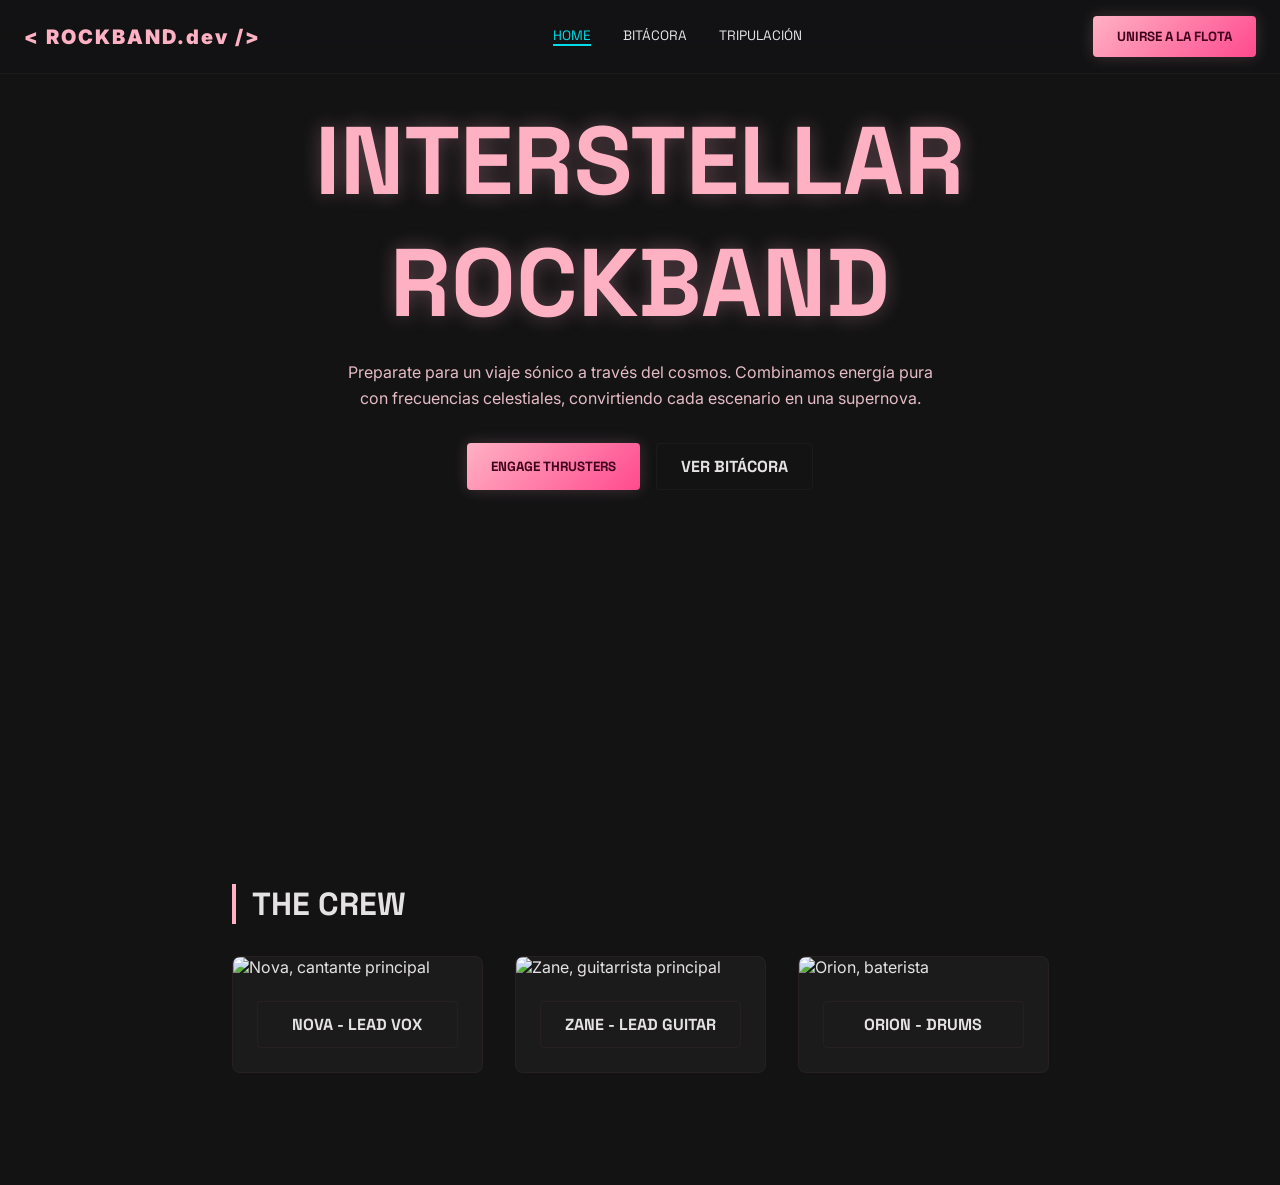
==== index.html @ b93746a5 "commit-inicial-del-proyecto" ====
<!DOCTYPE html>
<html lang="es">
<head>
    <meta charset="utf-8" />
    <meta name="viewport" content="width=device-width, initial-scale=1.0" />
    <title>Interstellar RockBand | Inicio</title>
    <meta name="description" content="Embárcate en un viaje sonoro por el cosmos con Interstellar RockBand. Descubre a nuestra tripulación y únete a nuestra gira galáctica de rock y synth." />
    
    <link href="https://fonts.googleapis.com/css2?family=Inter:wght@400;500&family=Space+Grotesk:wght@400;700;900&display=swap" rel="stylesheet" />
    <link rel="stylesheet" href="https://cdnjs.cloudflare.com/ajax/libs/font-awesome/6.4.0/css/all.min.css">
    <link rel="stylesheet" href="css/styles.css" />
</head>
<body>
    <header class="header">
        <div class="header__brand">&lt; ROCKBAND.dev /&gt;</div>
        <nav class="header__nav">
            <a href="index.html" style="color: var(--tertiary); border-bottom: 2px solid var(--tertiary);">Home</a>
            <a href="bitacora.html">Bitácora</a>
            <a href="#crew">Tripulación</a>
        </nav>
        <button class="btn btn--primary header__btn">Unirse a la Flota</button>
    </header>

    <main class="container" style="padding-top: 100px; padding-bottom: 80px;">
        <section class="hero" style="text-align: center; margin-bottom: 4rem;">
            <h1 class="hero__title font-headline" style="font-size: clamp(3rem, 8vw, 6rem); color: var(--primary); text-shadow: 0 0 20px rgba(255,177,196,0.3); margin-bottom: 1rem;">
                Interstellar<br>RockBand
            </h1>
            <p style="color: var(--on-surface-variant); max-width: 600px; margin: 0 auto 2rem auto; line-height: 1.6;">
                Preparate para un viaje sónico a través del cosmos. Combinamos energía pura con frecuencias celestiales, convirtiendo cada escenario en una supernova.
            </p>
            <div style="display: flex; gap: 1rem; justify-content: center; flex-wrap: wrap;">
                <button class="btn btn--primary">Engage Thrusters</button>
                <a href="bitacora.html" class="btn btn--outline">Ver Bitácora</a>
            </div>
        </section>

        <section id="crew" class="crew">
            <h2 class="font-headline" style="font-size: 2rem; margin-bottom: 2rem; border-left: 4px solid var(--primary); padding-left: 1rem;">The Crew</h2>
            
            <div class="grid-3">
                <article class="crew-card" style="background: var(--surface-low); border: 1px solid var(--outline-variant); border-radius: 8px; overflow: hidden; margin-bottom: 2rem;">
                    <img src="img/nova.jpg" alt="Nova, cantante principal" style="width: 100%; aspect-ratio: 3/4; object-fit: cover;">
                    <div style="padding: 1.5rem; text-align: center;">
                        <a href="profile.html" class="btn btn--outline" style="display: block; width: 100%;">NOVA - LEAD VOX</a>
                    </div>
                </article>
                
                <article class="crew-card" style="background: var(--surface-low); border: 1px solid var(--outline-variant); border-radius: 8px; overflow: hidden; margin-bottom: 2rem;">
                    <img src="img/zane.jpg" alt="Zane, guitarrista principal" style="width: 100%; aspect-ratio: 3/4; object-fit: cover;">
                    <div style="padding: 1.5rem; text-align: center;">
                        <a href="profile.html" class="btn btn--outline" style="display: block; width: 100%;">ZANE - LEAD GUITAR</a>
                    </div>
                </article>

                <article class="crew-card" style="background: var(--surface-low); border: 1px solid var(--outline-variant); border-radius: 8px; overflow: hidden; margin-bottom: 2rem;">
                    <img src="img/orion.jpg" alt="Orion, baterista" style="width: 100%; aspect-ratio: 3/4; object-fit: cover;">
                    <div style="padding: 1.5rem; text-align: center;">
                        <a href="profile.html" class="btn btn--outline" style="display: block; width: 100%;">ORION - DRUMS</a>
                    </div>
                </article>
            </div>
        </section>
    </main>

    <nav class="nav-mobile">
        <a href="index.html" class="nav-mobile__item nav-mobile__item--active">
            <i class="fa-solid fa-rocket"></i> Inicio
        </a>
        <a href="bitacora.html" class="nav-mobile__item">
            <i class="fa-solid fa-book-journal-whills"></i> Bitácora
        </a>
        <a href="#crew" class="nav-mobile__item">
            <i class="fa-solid fa-users"></i> Tripulación
        </a>
    </nav>
</body>
</html>
---- css/styles.css ----
/* =========================================
   VARIABLES Y TOKENS (Extraídos del Mockup)
   ========================================= */
:root {
  --bg-color: #131314;
  --surface-low: #1c1b1c;
  --surface-high: #2a2a2b;
  --primary: #ffb1c4;
  --primary-container: #ff4a8d;
  --tertiary: #00dce5;
  --on-surface: #e5e2e3;
  --on-surface-variant: #e5bcc5;
  --outline-variant: rgba(92, 63, 70, 0.15);
  
  --font-headline: 'Space Grotesk', sans-serif;
  --font-body: 'Inter', sans-serif;
}

/* =========================================
   RESETEO BASE Y TIPOGRAFÍA
   ========================================= */
* {
  margin: 0;
  padding: 0;
  box-sizing: border-box;
}

body {
  background-color: var(--bg-color);
  color: var(--on-surface);
  font-family: var(--font-body);
  min-height: 100vh;
  display: flex;
  flex-direction: column;
}

h1, h2, h3, .font-headline {
  font-family: var(--font-headline);
  text-transform: uppercase;
}

a { text-decoration: none; color: inherit; }
ul { list-style: none; }

/* Contenedor Global con padding responsivo */
.container {
  padding: 0 1rem;
}

/* =========================================
   COMPONENTES BEM
   ========================================= */

/* --- Navegación --- */
.header {
  position: fixed;
  top: 0;
  width: 100%;
  background: rgba(19, 19, 20, 0.8);
  backdrop-filter: blur(20px);
  border-bottom: 1px solid var(--outline-variant);
  z-index: 50;
  display: flex;
  justify-content: space-between;
  align-items: center;
  padding: 1rem 1.5rem;
}

.header__brand {
  color: var(--primary);
  font-weight: 900;
  font-size: 1.25rem;
  letter-spacing: 0.1em;
}

.header__nav { display: none; }
.header__btn { display: none; }

/* Menú Mobile Bottom */
.nav-mobile {
  position: fixed;
  bottom: 0;
  width: 100%;
  background: rgba(19, 19, 20, 0.9);
  backdrop-filter: blur(20px);
  border-top: 1px solid var(--outline-variant);
  display: flex;
  justify-content: space-around;
  padding: 0.5rem 1rem 1.5rem 1rem;
  z-index: 50;
}

.nav-mobile__item {
  display: flex;
  flex-direction: column;
  align-items: center;
  color: var(--on-surface-variant);
  font-size: 0.65rem;
  font-family: var(--font-headline);
  font-weight: bold;
}
.nav-mobile__item--active { color: var(--primary); }
.nav-mobile__item i { font-size: 1.2rem; margin-bottom: 4px; }

/* --- Botones --- */
.btn {
  padding: 0.75rem 1.5rem;
  font-family: var(--font-headline);
  font-weight: bold;
  text-transform: uppercase;
  border-radius: 4px;
  cursor: pointer;
  transition: all 0.3s ease;
  border: none;
}
.btn--primary {
  background: linear-gradient(135deg, var(--primary), var(--primary-container));
  color: #3f001a;
  box-shadow: 0 0 15px rgba(255, 177, 196, 0.2);
}
.btn--primary:hover { box-shadow: 0 0 25px rgba(255, 177, 196, 0.5); }
.btn--outline {
  background: transparent;
  border: 1px solid var(--outline-variant);
  color: var(--on-surface);
}

/* --- Acordeones Híbridos (Checkbox Hack) --- */
.accordion {
  background: var(--surface-low);
  border: 1px solid var(--outline-variant);
  border-radius: 8px;
  margin-bottom: 1rem;
  overflow: hidden;
  display: flex;
  flex-direction: column;
}

.accordion__toggle { display: none; }

.accordion__header {
  padding: 1.5rem;
  font-family: var(--font-headline);
  font-weight: bold;
  font-size: 1.25rem;
  cursor: pointer;
  display: flex;
  justify-content: space-between;
  align-items: center;
  transition: background 0.3s ease;
}
.accordion__header:hover { background: var(--surface-high); }

.accordion__title { display: flex; align-items: center; gap: 1rem; }

.accordion__arrow {
  color: var(--on-surface-variant);
  transition: transform 0.3s ease;
}

.accordion__content {
  padding: 0 1.5rem;
  max-height: 0; 
  opacity: 0;
  overflow: hidden;
  transition: all 0.3s ease;
  border-left: 4px solid var(--primary);
}

.accordion__toggle:checked ~ .accordion__content {
  max-height: 1000px;
  opacity: 1;
  padding-bottom: 1.5rem;
}
.accordion__toggle:checked ~ .accordion__header .accordion__arrow {
  transform: rotate(180deg);
}

/* --- Barras de Progreso --- */
.progress-bar {
  width: 100%; height: 6px; background: var(--bg-color);
  border-radius: 4px; overflow: hidden; margin-top: 0.5rem;
}
.progress-bar__fill {
  height: 100%; background: linear-gradient(90deg, var(--primary), var(--tertiary));
  border-radius: 4px; box-shadow: 0 0 10px rgba(255,177,196,0.5);
}

/* --- LÍNEA DE TIEMPO (BITÁCORA) --- */
.timeline-container { padding: 2rem 0; width: 100%; }
.timeline { position: relative; width: 100%; }
.timeline__line {
  position: absolute; left: 20px; top: 0; bottom: 0; width: 2px;
  background: linear-gradient(to bottom, var(--primary), var(--tertiary));
  box-shadow: 0 0 10px rgba(255,177,196,0.5); z-index: 1;
}
.timeline__track { display: flex; flex-direction: column; gap: 3rem; }
.timeline__node { position: relative; padding-left: 60px; width: 100%; }
.timeline__marker {
  position: absolute; left: 0; top: 0; width: 40px; height: 40px; border-radius: 50%;
  background: var(--bg-color); border: 2px solid var(--primary); display: flex;
  align-items: center; justify-content: center; color: var(--primary); z-index: 2;
  box-shadow: 0 0 15px rgba(255,177,196,0.3);
}
.timeline__card {
  background: var(--surface-low); padding: 1.5rem; border-radius: 8px;
  border: 1px solid var(--outline-variant); transition: transform 0.3s ease, box-shadow 0.3s ease;
}
.timeline__card:hover { transform: translateY(-5px); box-shadow: 0 5px 20px rgba(255,74,141,0.2); border-left: 2px solid var(--primary); }

/* --- PROFILE HERO (Híbrido Tablet/Desktop) --- */
.profile-hero {
  display: flex;
  flex-direction: column;
  margin-bottom: 3rem;
  border-radius: 8px;
  overflow: hidden;
}

.profile-hero__image {
  width: 100%;
  height: 100%;
  object-fit: cover;
}

.profile-hero__image-container {
  width: 100%;
  aspect-ratio: 16/9;
}

.profile-hero__info-container {
  padding: 1.5rem;
  background: var(--surface-low);
  width: 100%;
}

.profile-hero__extra-info {
  display: none;
  margin-top: 1rem;
  border-top: 1px solid var(--outline-variant);
  padding-top: 1rem;
}

/* =========================================
   BREAKPOINTS (Responsive Design)
   ========================================= */

/* Mobile Grande */
@media (min-width: 400px) {
  .hero__title { font-size: 3rem; }
}

/* Tablet (900px) */
@media (min-width: 900px) {
  .container { padding: 0 2rem; }

  .nav-mobile { display: none; }
  .header__nav {
    display: flex; gap: 2rem; font-family: var(--font-headline); font-size: 0.85rem; text-transform: uppercase;
  }
  .header__nav a:hover { color: var(--primary); }
  .header__btn { display: block; }
  
  .grid-3 {
    display: grid; grid-template-columns: repeat(3, 1fr); gap: 2rem; align-items: start;
  }

  .accordion__content {
    max-height: none; opacity: 1; padding-bottom: 1.5rem; overflow: visible;
  }
  .accordion__header { pointer-events: none; }
  .accordion__arrow { display: none; }
  .accordion__header:hover { background: transparent; }

  /* Timeline Tablet */
  .timeline__line { left: 50%; transform: translateX(-50%); }
  .timeline__node { padding-left: 0; display: flex; justify-content: space-between; align-items: flex-start; }
  .timeline__node:nth-child(odd) { flex-direction: row-reverse; }
  .timeline__card { width: 45%; }
  .timeline__marker { left: 50%; transform: translateX(-50%); }

  /* --- Profile Tablet (Imagen completa y texto encima) --- */
  .profile-hero {
    position: relative;
    border: 1px solid var(--outline-variant);
  }

  /* CORRECCIÓN: Se elimina el position: absolute para que la imagen le dé altura al contenedor padre */
  .profile-hero__image-container {
    width: 100%;
    aspect-ratio: 16/9;
  }

  .profile-hero__info-container {
    position: absolute;
    bottom: 0;
    left: 0;
    width: 100%;
    z-index: 2;
    background: rgba(42, 42, 43, 0.8);
    backdrop-filter: blur(10px);
    border-top: 1px solid var(--outline-variant);
  }
}

/* Desktop (1200px) */
@media (min-width: 1200px) {
  .container { max-width: 1200px; margin: 0 auto; padding: 0 2rem; }
  .hero { min-height: 80vh; }
  .hero__title { font-size: 6rem; }

  /* Timeline Desktop */
  .timeline-container { display: flex; align-items: center; min-height: calc(100vh - 200px); padding: 0; }
  .timeline { display: flex; align-items: center; height: 100%; }
  .timeline__line { top: 50px; left: 0; right: 0; bottom: auto; width: 100%; height: 2px; background: linear-gradient(to right, var(--primary), var(--tertiary), var(--primary)); transform: none; }
  .timeline__track { flex-direction: row; overflow-x: auto; scroll-snap-type: x mandatory; padding: 2rem 0 3rem 0; gap: 2rem; width: 100%; scrollbar-width: thin; scrollbar-color: var(--primary) var(--surface-low); }
  .timeline__track::-webkit-scrollbar { height: 8px; }
  .timeline__track::-webkit-scrollbar-track { background: var(--surface-low); border-radius: 4px; }
  .timeline__track::-webkit-scrollbar-thumb { background: var(--primary); border-radius: 4px; }
  
  .timeline__node { flex: 0 0 400px; scroll-snap-align: center; flex-direction: column; align-items: center; justify-content: flex-start; }
  .timeline__node:nth-child(odd) { flex-direction: column; }
  .timeline__marker { position: static; transform: none; margin-bottom: 2rem; background: var(--bg-color); }
  .timeline__card { width: 100%; }

  /* --- Profile Desktop (Side-by-side) --- */
  .profile-hero {
    flex-direction: row;
    position: static; 
    border: none;
    gap: 2rem;
    overflow: visible;
  }

  .profile-hero__image-container {
    width: 300px; 
    aspect-ratio: 1/1; 
    position: static; 
    border-radius: 50%; 
    overflow: hidden;
    border: 4px solid var(--outline-variant);
  }

  .profile-hero__info-container {
    flex: 1; 
    position: static; 
    background: transparent;
    padding: 0;
    backdrop-filter: none;
    border: none;
  }

  .profile-hero__extra-info {
    display: flex; 
    flex-direction: column;
    gap: 0.5rem;
  }
}
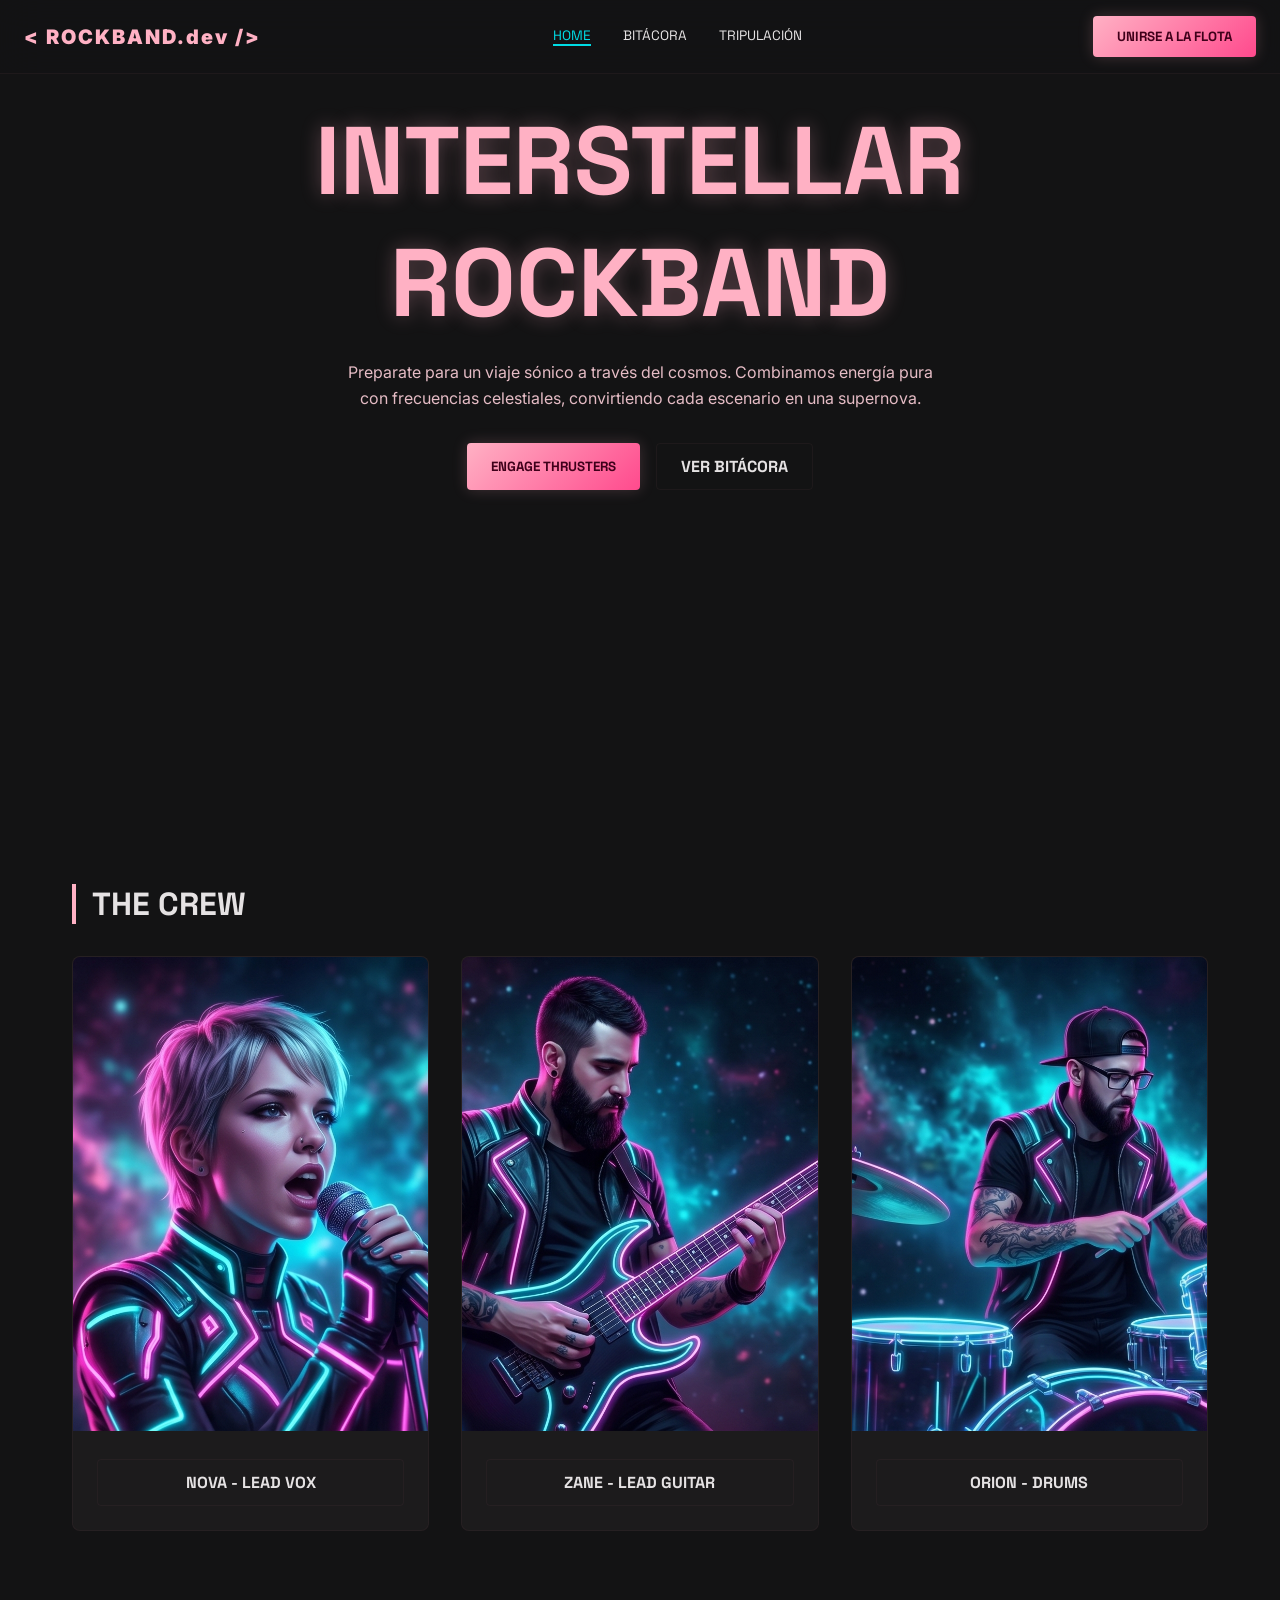
==== commit 1bb4d68b: "img-assets" ====
--- a/index.html
+++ b/index.html
@@ -15,7 +15,7 @@
         <div class="header__brand">&lt; ROCKBAND.dev /&gt;</div>
         <nav class="header__nav">
             <a href="index.html" style="color: var(--tertiary); border-bottom: 2px solid var(--tertiary);">Home</a>
-            <a href="bitacora.html">Bitácora</a>
+            <a href="logbook.html">Bitácora</a>
             <a href="#crew">Tripulación</a>
         </nav>
         <button class="btn btn--primary header__btn">Unirse a la Flota</button>
@@ -31,7 +31,7 @@
             </p>
             <div style="display: flex; gap: 1rem; justify-content: center; flex-wrap: wrap;">
                 <button class="btn btn--primary">Engage Thrusters</button>
-                <a href="bitacora.html" class="btn btn--outline">Ver Bitácora</a>
+                <a href="logbook.html" class="btn btn--outline">Ver Bitácora</a>
             </div>
         </section>
 
@@ -40,21 +40,21 @@
             
             <div class="grid-3">
                 <article class="crew-card" style="background: var(--surface-low); border: 1px solid var(--outline-variant); border-radius: 8px; overflow: hidden; margin-bottom: 2rem;">
-                    <img src="img/nova.jpg" alt="Nova, cantante principal" style="width: 100%; aspect-ratio: 3/4; object-fit: cover;">
+                    <img src="img/profile_vocalist_01.png" alt="Nova, cantante principal" style="width: 100%; aspect-ratio: 3/4; object-fit: cover;">
                     <div style="padding: 1.5rem; text-align: center;">
                         <a href="profile.html" class="btn btn--outline" style="display: block; width: 100%;">NOVA - LEAD VOX</a>
                     </div>
                 </article>
                 
                 <article class="crew-card" style="background: var(--surface-low); border: 1px solid var(--outline-variant); border-radius: 8px; overflow: hidden; margin-bottom: 2rem;">
-                    <img src="img/zane.jpg" alt="Zane, guitarrista principal" style="width: 100%; aspect-ratio: 3/4; object-fit: cover;">
+                    <img src="img/profile_guitarist_01.png" alt="Zane, guitarrista principal" style="width: 100%; aspect-ratio: 3/4; object-fit: cover;">
                     <div style="padding: 1.5rem; text-align: center;">
                         <a href="profile.html" class="btn btn--outline" style="display: block; width: 100%;">ZANE - LEAD GUITAR</a>
                     </div>
                 </article>
 
                 <article class="crew-card" style="background: var(--surface-low); border: 1px solid var(--outline-variant); border-radius: 8px; overflow: hidden; margin-bottom: 2rem;">
-                    <img src="img/orion.jpg" alt="Orion, baterista" style="width: 100%; aspect-ratio: 3/4; object-fit: cover;">
+                    <img src="img/profile_drummer_01.png" alt="Orion, baterista" style="width: 100%; aspect-ratio: 3/4; object-fit: cover;">
                     <div style="padding: 1.5rem; text-align: center;">
                         <a href="profile.html" class="btn btn--outline" style="display: block; width: 100%;">ORION - DRUMS</a>
                     </div>
@@ -67,7 +67,7 @@
         <a href="index.html" class="nav-mobile__item nav-mobile__item--active">
             <i class="fa-solid fa-rocket"></i> Inicio
         </a>
-        <a href="bitacora.html" class="nav-mobile__item">
+        <a href="logbook.html" class="nav-mobile__item">
             <i class="fa-solid fa-book-journal-whills"></i> Bitácora
         </a>
         <a href="#crew" class="nav-mobile__item">
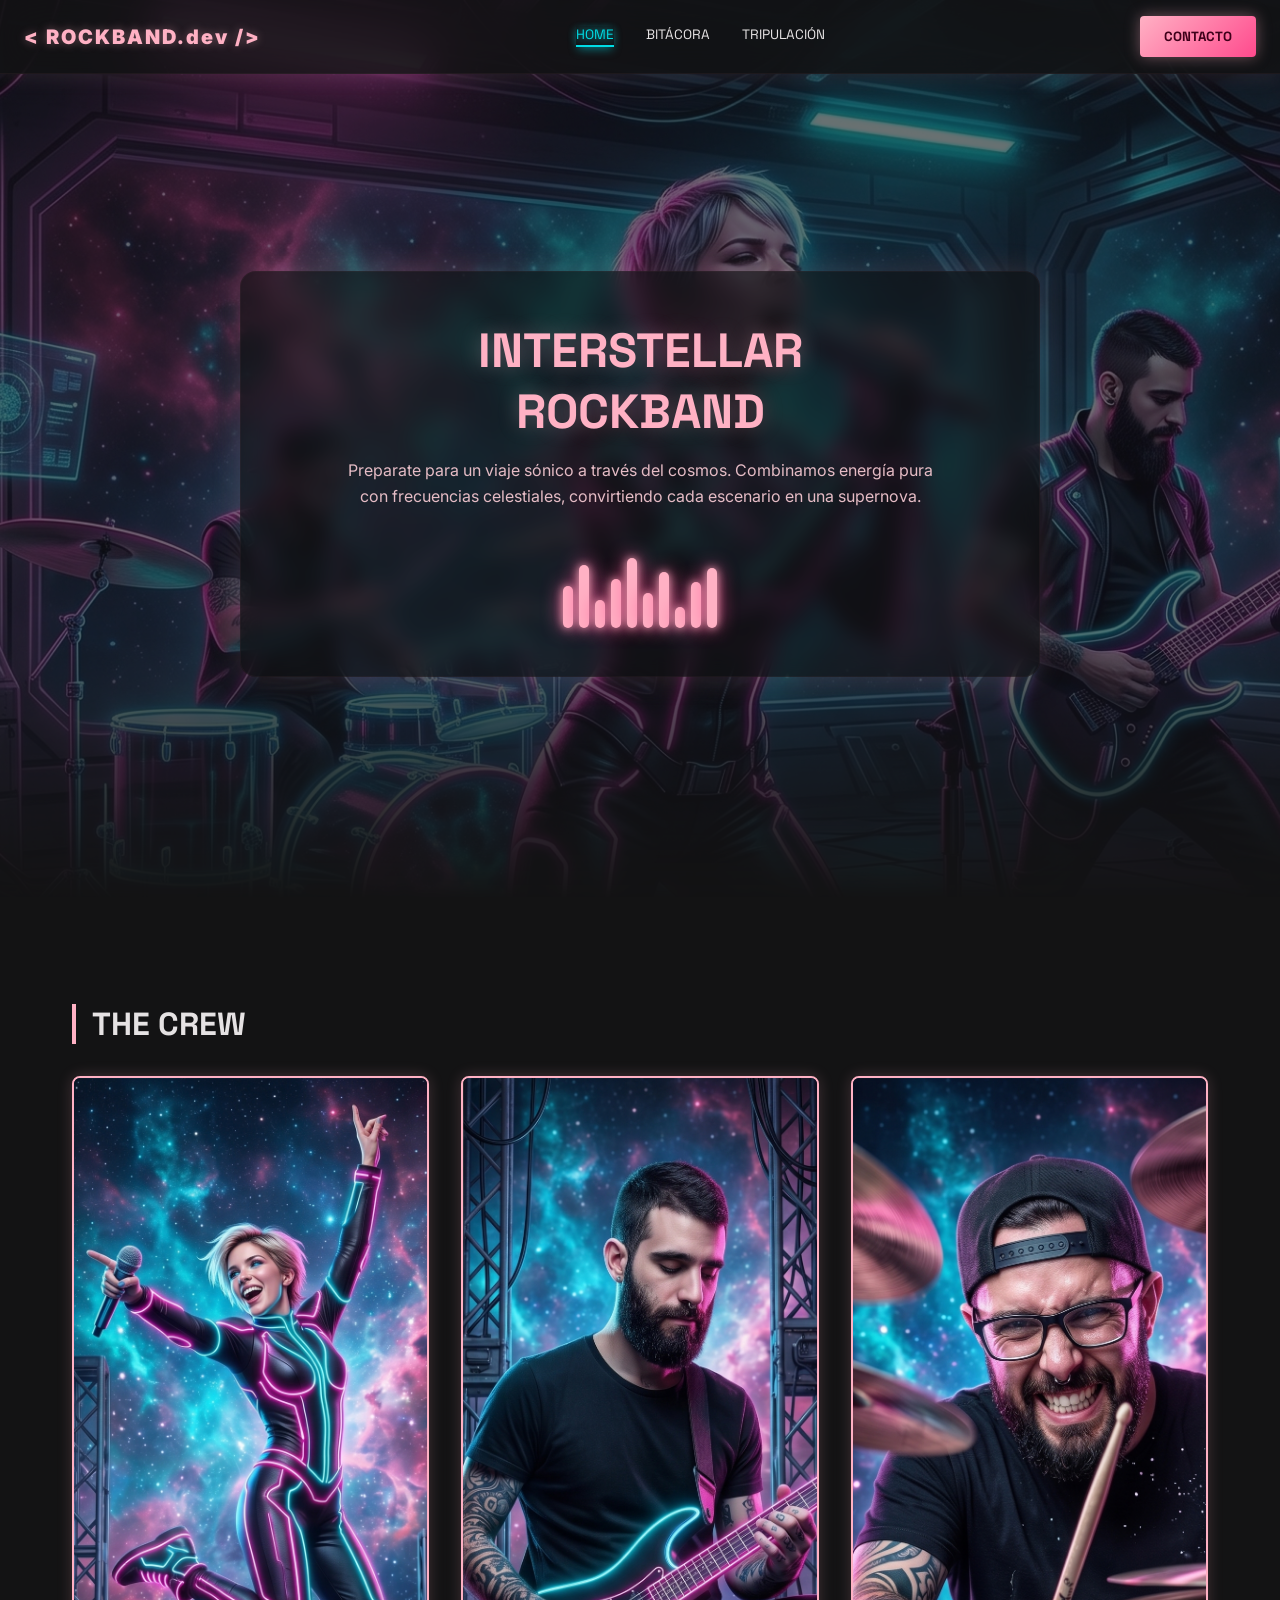
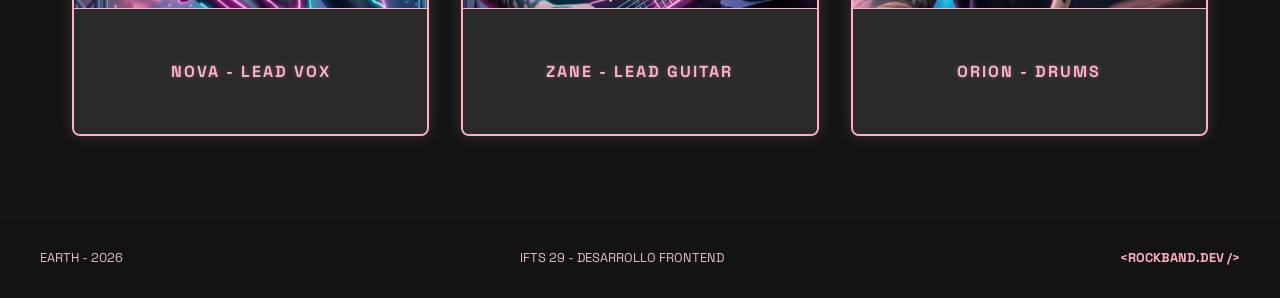
==== commit 74d7a961: "index-view-final-responsive" ====
--- a/index.html
+++ b/index.html
@@ -14,54 +14,79 @@
     <header class="header">
         <div class="header__brand">&lt; ROCKBAND.dev /&gt;</div>
         <nav class="header__nav">
-            <a href="index.html" style="color: var(--tertiary); border-bottom: 2px solid var(--tertiary);">Home</a>
+            <a href="index.html" class="nav-link--active">Home</a>
             <a href="logbook.html">Bitácora</a>
             <a href="#crew">Tripulación</a>
         </nav>
-        <button class="btn btn--primary header__btn">Unirse a la Flota</button>
+        <button class="btn btn--primary header__btn">Contacto</button>
     </header>
 
-    <main class="container" style="padding-top: 100px; padding-bottom: 80px;">
-        <section class="hero" style="text-align: center; margin-bottom: 4rem;">
-            <h1 class="hero__title font-headline" style="font-size: clamp(3rem, 8vw, 6rem); color: var(--primary); text-shadow: 0 0 20px rgba(255,177,196,0.3); margin-bottom: 1rem;">
+    <section class="hero">
+        <div class="hero__content">
+            <h1 class="hero__title font-headline">
                 Interstellar<br>RockBand
             </h1>
-            <p style="color: var(--on-surface-variant); max-width: 600px; margin: 0 auto 2rem auto; line-height: 1.6;">
+            <p class="hero__description">
                 Preparate para un viaje sónico a través del cosmos. Combinamos energía pura con frecuencias celestiales, convirtiendo cada escenario en una supernova.
             </p>
-            <div style="display: flex; gap: 1rem; justify-content: center; flex-wrap: wrap;">
-                <button class="btn btn--primary">Engage Thrusters</button>
-                <a href="logbook.html" class="btn btn--outline">Ver Bitácora</a>
+            
+            <div class="hero__equalizer">
+                <div class="hero__equalizer-bar"></div>
+                <div class="hero__equalizer-bar"></div>
+                <div class="hero__equalizer-bar"></div>
+                <div class="hero__equalizer-bar"></div>
+                <div class="hero__equalizer-bar"></div>
+                <div class="hero__equalizer-bar"></div>
+                <div class="hero__equalizer-bar"></div>
+                <div class="hero__equalizer-bar"></div>
+                <div class="hero__equalizer-bar"></div>
+                <div class="hero__equalizer-bar"></div>
             </div>
-        </section>
+        </div>
+    </section>
 
+    <main class="container">
         <section id="crew" class="crew">
-            <h2 class="font-headline" style="font-size: 2rem; margin-bottom: 2rem; border-left: 4px solid var(--primary); padding-left: 1rem;">The Crew</h2>
+            <h2 class="font-headline section-title">The Crew</h2>
             
             <div class="grid-3">
-                <article class="crew-card" style="background: var(--surface-low); border: 1px solid var(--outline-variant); border-radius: 8px; overflow: hidden; margin-bottom: 2rem;">
-                    <img src="img/profile_vocalist_01.png" alt="Nova, cantante principal" style="width: 100%; aspect-ratio: 3/4; object-fit: cover;">
-                    <div style="padding: 1.5rem; text-align: center;">
-                        <a href="profile.html" class="btn btn--outline" style="display: block; width: 100%;">NOVA - LEAD VOX</a>
-                    </div>
-                </article>
+                <a href="profile.html" class="crew-card__link">
+                    <article class="crew-card">
+                        <img src="img/profile_vocalist_02.png" alt="Nova, cantante principal" class="crew-card__image">
+                        <div class="crew-card__name-container">
+                            <span class="crew-card__name btn btn--outline">NOVA - LEAD VOX</span>
+                        </div>
+                    </article>
+                </a>
                 
-                <article class="crew-card" style="background: var(--surface-low); border: 1px solid var(--outline-variant); border-radius: 8px; overflow: hidden; margin-bottom: 2rem;">
-                    <img src="img/profile_guitarist_01.png" alt="Zane, guitarrista principal" style="width: 100%; aspect-ratio: 3/4; object-fit: cover;">
-                    <div style="padding: 1.5rem; text-align: center;">
-                        <a href="profile.html" class="btn btn--outline" style="display: block; width: 100%;">ZANE - LEAD GUITAR</a>
-                    </div>
-                </article>
+                <a href="profile.html" class="crew-card__link">
+                    <article class="crew-card">
+                        <img src="img/profile_guitarist_02.png" alt="Zane, guitarrista principal" class="crew-card__image">
+                        <div class="crew-card__name-container">
+                            <span class="crew-card__name btn btn--outline">ZANE - LEAD GUITAR</span>
+                        </div>
+                    </article>
+                </a>
 
-                <article class="crew-card" style="background: var(--surface-low); border: 1px solid var(--outline-variant); border-radius: 8px; overflow: hidden; margin-bottom: 2rem;">
-                    <img src="img/profile_drummer_01.png" alt="Orion, baterista" style="width: 100%; aspect-ratio: 3/4; object-fit: cover;">
-                    <div style="padding: 1.5rem; text-align: center;">
-                        <a href="profile.html" class="btn btn--outline" style="display: block; width: 100%;">ORION - DRUMS</a>
-                    </div>
-                </article>
+                <a href="profile.html" class="crew-card__link">
+                    <article class="crew-card">
+                        <img src="img/profile_drummer_02.png" alt="Orion, baterista" class="crew-card__image">
+                        <div class="crew-card__name-container">
+                            <span class="crew-card__name btn btn--outline">ORION - DRUMS</span>
+                        </div>
+                    </article>
+                </a>
             </div>
         </section>
     </main>
+
+    <footer class="footer">
+        <div class="footer__container">
+            <div class="footer__item">EARTH - 2026</div>
+            <div class="footer__item">IFTS 29 - DESARROLLO FRONTEND</div>
+            <div class="footer__item footer__item--brand">&lt;ROCKBAND.DEV /&gt;</div>
+        </div>
+    </footer>
 
     <nav class="nav-mobile">
         <a href="index.html" class="nav-mobile__item nav-mobile__item--active">
--- a/css/styles.css
+++ b/css/styles.css
@@ -27,6 +27,11 @@
 
 body {
   background-color: var(--bg-color);
+  background-image: url('../img/background.png');
+  background-repeat: no-repeat;
+  background-position: center center;
+  background-attachment: fixed;
+  background-size: cover;
   color: var(--on-surface);
   font-family: var(--font-body);
   min-height: 100vh;
@@ -42,9 +47,17 @@
 a { text-decoration: none; color: inherit; }
 ul { list-style: none; }
 
-/* Contenedor Global con padding responsivo */
+/* Contenedor Global centralizado */
 .container {
-  padding: 0 1rem;
+  width: 100%;
+  max-width: 1200px;
+  margin: 0 auto;
+  padding: 40px 1rem 80px 1rem;
+}
+
+/* Espaciador utilitario para vistas sin Hero Full Screen */
+.pt-header {
+  padding-top: 130px !important; 
 }
 
 /* =========================================
@@ -59,6 +72,7 @@
   background: rgba(19, 19, 20, 0.8);
   backdrop-filter: blur(20px);
   border-bottom: 1px solid var(--outline-variant);
+  box-shadow: 0 2px 20px rgba(255, 177, 196, 0.1);
   z-index: 50;
   display: flex;
   justify-content: space-between;
@@ -71,19 +85,29 @@
   font-weight: 900;
   font-size: 1.25rem;
   letter-spacing: 0.1em;
+  text-shadow: 0 0 10px rgba(255, 177, 196, 0.4);
 }
 
 .header__nav { display: none; }
 .header__btn { display: none; }
+
+.nav-link--active {
+  color: var(--tertiary);
+  border-bottom: 2px solid var(--tertiary);
+  text-shadow: 0 0 10px var(--tertiary);
+  box-shadow: 0 4px 10px -2px rgba(0, 220, 229, 0.5);
+  padding-bottom: 2px;
+}
 
 /* Menú Mobile Bottom */
 .nav-mobile {
   position: fixed;
   bottom: 0;
   width: 100%;
-  background: rgba(19, 19, 20, 0.9);
+  background: rgba(19, 19, 20, 0.95);
   backdrop-filter: blur(20px);
-  border-top: 1px solid var(--outline-variant);
+  border-top: 2px solid var(--primary);
+  box-shadow: 0 -5px 25px rgba(255, 177, 196, 0.3);
   display: flex;
   justify-content: space-around;
   padding: 0.5rem 1rem 1.5rem 1rem;
@@ -98,8 +122,12 @@
   font-size: 0.65rem;
   font-family: var(--font-headline);
   font-weight: bold;
-}
-.nav-mobile__item--active { color: var(--primary); }
+  transition: all 0.3s ease;
+}
+.nav-mobile__item--active { 
+  color: var(--primary); 
+  text-shadow: 0 0 10px var(--primary);
+}
 .nav-mobile__item i { font-size: 1.2rem; margin-bottom: 4px; }
 
 /* --- Botones --- */
@@ -116,16 +144,162 @@
 .btn--primary {
   background: linear-gradient(135deg, var(--primary), var(--primary-container));
   color: #3f001a;
+  box-shadow: 0 0 15px rgba(255, 177, 196, 0.4);
+}
+.btn--primary:hover { box-shadow: 0 0 25px rgba(255, 177, 196, 0.8); }
+
+/* --- Hero (Portada) --- */
+.hero {
+  text-align: center;
+  margin-bottom: 4rem;
+  padding: 120px 1rem 2rem 1rem;
+  width: 100%;
+}
+
+.hero__content {
+  display: flex;
+  flex-direction: column;
+  align-items: center;
+  margin: 0 auto;
+}
+
+.hero__title {
+  font-size: clamp(3rem, 8vw, 6rem);
+  color: var(--primary);
+  text-shadow: 0 0 20px rgba(255,177,196,0.3);
+  margin-bottom: 1rem;
+}
+
+.hero__description {
+  color: var(--on-surface-variant);
+  max-width: 600px;
+  margin: 0 auto;
+  line-height: 1.6;
+}
+
+.hero__equalizer {
+  display: flex;
+  gap: 6px;
+  justify-content: center;
+  align-items: flex-end;
+  height: 70px;
+  margin: 3rem 0;
+}
+
+.hero__equalizer-bar {
+  width: 10px;
+  background-color: var(--primary);
+  border-radius: 10px;
+  box-shadow: 0 0 10px var(--primary), 0 0 20px var(--primary-container);
+  animation: equalize 1s ease-in-out infinite;
+  transform-origin: bottom;
+}
+
+.hero__equalizer-bar:nth-child(1) { height: 60%; animation-delay: -0.2s; }
+.hero__equalizer-bar:nth-child(2) { height: 90%; animation-delay: -0.4s; }
+.hero__equalizer-bar:nth-child(3) { height: 40%; animation-delay: -0.6s; }
+.hero__equalizer-bar:nth-child(4) { height: 70%; animation-delay: -0.8s; }
+.hero__equalizer-bar:nth-child(5) { height: 100%; animation-delay: -1.0s; }
+.hero__equalizer-bar:nth-child(6) { height: 50%; animation-delay: -0.3s; }
+.hero__equalizer-bar:nth-child(7) { height: 80%; animation-delay: -0.7s; }
+.hero__equalizer-bar:nth-child(8) { height: 30%; animation-delay: -0.1s; }
+.hero__equalizer-bar:nth-child(9) { height: 65%; animation-delay: -0.9s; }
+.hero__equalizer-bar:nth-child(10) { height: 85%; animation-delay: -0.5s; }
+
+@keyframes equalize {
+  0%, 100% { transform: scaleY(0.3); }
+  50% { transform: scaleY(1); }
+}
+
+/* --- Secciones y Headers --- */
+.section-title {
+  font-size: 2rem;
+  margin-bottom: 2rem;
+  border-left: 4px solid var(--primary);
+  padding-left: 1rem;
+}
+
+.page-header {
+  margin-bottom: 3rem;
+  text-align: center;
+}
+
+.page-header__subtitle {
+  color: var(--tertiary);
+  font-size: 0.8rem;
+  letter-spacing: 2px;
+  text-transform: uppercase;
+}
+
+.page-header__title {
+  font-size: clamp(3rem, 5vw, 4rem);
+  color: var(--primary);
+  text-shadow: 0 0 20px rgba(255,177,196,0.3);
+}
+
+.page-header__description {
+  color: var(--on-surface-variant);
+  max-width: 600px;
+  margin: 0 auto;
+  line-height: 1.6;
+}
+
+/* --- Cards Tripulación --- */
+.crew-card__link {
+  display: block;
+  height: 100%;
+}
+
+.crew-card {
+  background: var(--surface-low);
+  border-radius: 8px;
+  overflow: hidden;
+  margin-bottom: 2rem;
+  border: 2px solid var(--primary);
   box-shadow: 0 0 15px rgba(255, 177, 196, 0.2);
-}
-.btn--primary:hover { box-shadow: 0 0 25px rgba(255, 177, 196, 0.5); }
-.btn--outline {
-  background: transparent;
-  border: 1px solid var(--outline-variant);
-  color: var(--on-surface);
-}
-
-/* --- Acordeones Híbridos (Checkbox Hack) --- */
+  transition: all 0.3s ease;
+  display: flex;
+  flex-direction: column;
+  height: 100%;
+}
+
+.crew-card:hover {
+  transform: translateY(-5px);
+  box-shadow: 0 0 30px rgba(255, 177, 196, 0.6);
+}
+
+.crew-card__image {
+  width: 100%;
+  aspect-ratio: 2/3; 
+  max-height: calc(100vh - 320px); 
+  object-fit: cover;
+  object-position: top center; 
+  display: block;
+}
+
+.crew-card__name-container {
+  display: flex;
+  justify-content: center;
+  align-items: center;
+  padding: 1.5rem;
+  background: var(--surface-high);
+  border-top: 1px solid var(--primary);
+  flex-grow: 1;
+}
+
+.crew-card__name {
+  color: var(--primary);
+  font-family: var(--font-headline);
+  font-weight: bold;
+  letter-spacing: 2px;
+  text-shadow: 0 0 5px rgba(255, 177, 196, 0.3);
+  width: 100%;
+  display: block;
+  border-color: var(--primary);
+  text-align: center;
+}
+
+/* --- Acordeones Híbridos --- */
 .accordion {
   background: var(--surface-low);
   border: 1px solid var(--outline-variant);
@@ -135,56 +309,45 @@
   display: flex;
   flex-direction: column;
 }
-
 .accordion__toggle { display: none; }
-
 .accordion__header {
-  padding: 1.5rem;
-  font-family: var(--font-headline);
-  font-weight: bold;
-  font-size: 1.25rem;
-  cursor: pointer;
-  display: flex;
-  justify-content: space-between;
-  align-items: center;
-  transition: background 0.3s ease;
+  padding: 1.5rem; font-family: var(--font-headline); font-weight: bold;
+  font-size: 1.25rem; cursor: pointer; display: flex; justify-content: space-between;
+  align-items: center; transition: background 0.3s ease;
 }
 .accordion__header:hover { background: var(--surface-high); }
-
 .accordion__title { display: flex; align-items: center; gap: 1rem; }
-
-.accordion__arrow {
-  color: var(--on-surface-variant);
-  transition: transform 0.3s ease;
-}
-
+.accordion__arrow { color: var(--on-surface-variant); transition: transform 0.3s ease; }
 .accordion__content {
-  padding: 0 1.5rem;
-  max-height: 0; 
-  opacity: 0;
-  overflow: hidden;
-  transition: all 0.3s ease;
-  border-left: 4px solid var(--primary);
-}
+  padding: 0 1.5rem; max-height: 0; opacity: 0; overflow: hidden;
+  transition: all 0.3s ease; border-left: 4px solid var(--primary);
+}
+
+.accordion__content--primary { border-left-color: var(--primary-container); }
+.accordion__content--tertiary { border-left-color: var(--tertiary); }
 
 .accordion__toggle:checked ~ .accordion__content {
-  max-height: 1000px;
-  opacity: 1;
-  padding-bottom: 1.5rem;
+  max-height: 1000px; opacity: 1; padding-bottom: 1.5rem;
 }
 .accordion__toggle:checked ~ .accordion__header .accordion__arrow {
   transform: rotate(180deg);
 }
 
+.accordion__list { display: flex; flex-direction: column; gap: 1.5rem; }
+.accordion__list-item { display: flex; gap: 1rem; align-items: center; }
+.accordion__image { width: 50px; height: 75px; object-fit: cover; border-radius: 4px; border: 1px solid var(--outline-variant); }
+.accordion__text-small { color: var(--on-surface-variant); font-size: 0.8rem; display: block; margin-top: 0.2rem; }
+.accordion__icon-box { width: 50px; height: 50px; background: var(--surface-high); border-radius: 4px; display: flex; align-items: center; justify-content: center; }
+.accordion__icon { color: var(--on-surface-variant); }
+
 /* --- Barras de Progreso --- */
-.progress-bar {
-  width: 100%; height: 6px; background: var(--bg-color);
-  border-radius: 4px; overflow: hidden; margin-top: 0.5rem;
-}
-.progress-bar__fill {
-  height: 100%; background: linear-gradient(90deg, var(--primary), var(--tertiary));
-  border-radius: 4px; box-shadow: 0 0 10px rgba(255,177,196,0.5);
-}
+.progress-bar__header { display: flex; justify-content: space-between; margin-bottom: 0.25rem; }
+.progress-bar__percentage { color: var(--primary); font-weight: bold; }
+.progress-bar { width: 100%; height: 6px; background: var(--bg-color); border-radius: 4px; overflow: hidden; margin-top: 0.5rem; }
+.progress-bar__fill { height: 100%; background: linear-gradient(90deg, var(--primary), var(--tertiary)); border-radius: 4px; box-shadow: 0 0 10px rgba(255,177,196,0.5); }
+.progress-bar__fill--95 { width: 95%; }
+.progress-bar__fill--88 { width: 88%; }
+.progress-bar__fill--80 { width: 80%; }
 
 /* --- LÍNEA DE TIEMPO (BITÁCORA) --- */
 .timeline-container { padding: 2rem 0; width: 100%; }
@@ -202,114 +365,148 @@
   align-items: center; justify-content: center; color: var(--primary); z-index: 2;
   box-shadow: 0 0 15px rgba(255,177,196,0.3);
 }
+.timeline__marker--tertiary { border-color: var(--tertiary); color: var(--tertiary); }
+.timeline__marker--primary-container { border-color: var(--primary-container); color: var(--primary-container); }
+
 .timeline__card {
   background: var(--surface-low); padding: 1.5rem; border-radius: 8px;
   border: 1px solid var(--outline-variant); transition: transform 0.3s ease, box-shadow 0.3s ease;
 }
 .timeline__card:hover { transform: translateY(-5px); box-shadow: 0 5px 20px rgba(255,74,141,0.2); border-left: 2px solid var(--primary); }
-
-/* --- PROFILE HERO (Híbrido Tablet/Desktop) --- */
-.profile-hero {
-  display: flex;
-  flex-direction: column;
-  margin-bottom: 3rem;
-  border-radius: 8px;
-  overflow: hidden;
-}
-
-.profile-hero__image {
-  width: 100%;
-  height: 100%;
-  object-fit: cover;
-}
-
-.profile-hero__image-container {
-  width: 100%;
-  aspect-ratio: 16/9;
-}
-
-.profile-hero__info-container {
-  padding: 1.5rem;
-  background: var(--surface-low);
-  width: 100%;
-}
-
-.profile-hero__extra-info {
-  display: none;
-  margin-top: 1rem;
+.timeline__date { color: var(--tertiary); font-weight: bold; font-size: 0.8rem; font-family: var(--font-headline); }
+.timeline__title { margin: 0.5rem 0; font-size: 1.5rem; }
+.timeline__description { color: var(--on-surface-variant); font-size: 0.9rem; line-height: 1.5; }
+
+/* --- PROFILE HERO --- */
+.profile-hero { display: flex; flex-direction: column; margin-bottom: 3rem; border-radius: 8px; overflow: hidden; }
+.profile-hero__image { width: 100%; height: 100%; object-fit: cover; }
+.profile-hero__image-container { width: 100%; aspect-ratio: 16/9; }
+.profile-hero__info-container { padding: 1.5rem; background: var(--surface-low); width: 100%; }
+
+.profile-hero__role { color: var(--primary); font-size: 0.8rem; text-transform: uppercase; letter-spacing: 2px; display: block; }
+.profile-hero__name { font-size: clamp(3rem, 5vw, 4rem); margin: 0.5rem 0; }
+.profile-hero__location { color: var(--tertiary); }
+.profile-hero__stats { display: flex; gap: 2rem; margin-top: 1rem; }
+.profile-hero__stat-label { color: var(--on-surface-variant); display: block; font-size: 0.8rem; }
+.profile-hero__stat-value { font-size: 1.5rem; font-weight: bold; margin: 0; }
+.profile-hero__extra-info { display: none; margin-top: 1rem; border-top: 1px solid var(--outline-variant); padding-top: 1rem; }
+.profile-hero__quote { color: var(--on-surface-variant); font-style: italic; font-size: 0.9rem; margin-bottom: 0.5rem; }
+.profile-hero__status { color: #00ff00; font-size: 0.8rem; font-weight: bold; display: flex; align-items: center; gap: 5px; }
+.profile-hero__status-indicator { width: 10px; height: 10px; border-radius: 50%; background-color: #00ff00; display: inline-block; }
+
+/* --- Footer Global --- */
+.footer {
+  display: none; 
+  margin-top: auto; 
+  padding: 2rem 1rem;
+  background: rgba(19, 19, 20, 0.9);
   border-top: 1px solid var(--outline-variant);
-  padding-top: 1rem;
+  font-family: var(--font-headline);
+  font-size: 0.8rem;
+  text-transform: uppercase;
+  color: var(--on-surface-variant);
+}
+
+.footer__container {
+  max-width: 1200px;
+  margin: 0 auto;
+  display: flex;
+  justify-content: space-between; 
+  align-items: center;
+  gap: 1rem;
+  flex-wrap: wrap; 
+}
+
+.footer__item--brand {
+  color: var(--primary);
+  font-weight: bold;
 }
 
 /* =========================================
    BREAKPOINTS (Responsive Design)
    ========================================= */
 
-/* Mobile Grande */
 @media (min-width: 400px) {
   .hero__title { font-size: 3rem; }
-}
-
-/* Tablet (900px) */
+  .crew-card { max-width: 320px; margin-left: auto; margin-right: auto; }
+}
+
 @media (min-width: 900px) {
-  .container { padding: 0 2rem; }
+  .container { padding: 40px 2rem 80px 2rem; }
 
   .nav-mobile { display: none; }
   .header__nav {
     display: flex; gap: 2rem; font-family: var(--font-headline); font-size: 0.85rem; text-transform: uppercase;
   }
-  .header__nav a:hover { color: var(--primary); }
+  .header__nav a:hover { color: var(--primary); text-shadow: 0 0 10px var(--primary); }
   .header__btn { display: block; }
   
-  .grid-3 {
-    display: grid; grid-template-columns: repeat(3, 1fr); gap: 2rem; align-items: start;
+  .footer { display: block; }
+
+  /* --- HERO FULL SCREEN GLASSMORPHISM (Solo en Tablet/Desktop) --- */
+  .hero {
+    position: relative;
+    width: 100%;       
+    height: 100vh;     
+    display: flex;
+    flex-direction: column;
+    justify-content: center;
+    align-items: center;
+    padding: 80px 2rem 2rem 2rem; 
+    margin-bottom: 4rem;
+    overflow: hidden; 
   }
 
-  .accordion__content {
-    max-height: none; opacity: 1; padding-bottom: 1.5rem; overflow: visible;
+  .hero::before {
+    content: '';
+    position: absolute;
+    top: 0; left: 0; right: 0; bottom: 0;
+    background-image: url('../img/hero_band.png');
+    background-size: cover;
+    background-position: center;
+    opacity: 0.4; 
+    z-index: -1;
+    mask-image: linear-gradient(to bottom, rgba(0,0,0,1) 70%, rgba(0,0,0,0) 100%);
+    -webkit-mask-image: linear-gradient(to bottom, rgba(0,0,0,1) 70%, rgba(0,0,0,0) 100%);
   }
+
+  .hero__content {
+    background: rgba(19, 19, 20, 0.6); 
+    backdrop-filter: blur(10px); 
+    padding: 3rem 2rem;
+    border-radius: 16px;
+    border: 1px solid var(--outline-variant);
+    box-shadow: 0 0 30px rgba(255, 177, 196, 0.15);
+    max-width: 800px;
+    width: 100%;
+  }
+
+  .hero__title { margin-top: 0; }
+  .hero__equalizer { margin-bottom: 0; }
+
+  .grid-3 { display: grid; grid-template-columns: repeat(3, 1fr); gap: 2rem; align-items: start; }
+  .crew-card { max-width: 100%; }
+
+  .accordion__content { max-height: none; opacity: 1; padding-bottom: 1.5rem; overflow: visible; }
   .accordion__header { pointer-events: none; }
   .accordion__arrow { display: none; }
   .accordion__header:hover { background: transparent; }
 
-  /* Timeline Tablet */
   .timeline__line { left: 50%; transform: translateX(-50%); }
   .timeline__node { padding-left: 0; display: flex; justify-content: space-between; align-items: flex-start; }
   .timeline__node:nth-child(odd) { flex-direction: row-reverse; }
   .timeline__card { width: 45%; }
   .timeline__marker { left: 50%; transform: translateX(-50%); }
 
-  /* --- Profile Tablet (Imagen completa y texto encima) --- */
-  .profile-hero {
-    position: relative;
-    border: 1px solid var(--outline-variant);
+  .profile-hero { position: relative; border: 1px solid var(--outline-variant); }
+  .profile-hero__image-container { width: 100%; aspect-ratio: 16/9; }
+  .profile-hero__info-container {
+    position: absolute; bottom: 0; left: 0; width: 100%; z-index: 2;
+    background: rgba(42, 42, 43, 0.8); backdrop-filter: blur(10px); border-top: 1px solid var(--outline-variant);
   }
-
-  /* CORRECCIÓN: Se elimina el position: absolute para que la imagen le dé altura al contenedor padre */
-  .profile-hero__image-container {
-    width: 100%;
-    aspect-ratio: 16/9;
-  }
-
-  .profile-hero__info-container {
-    position: absolute;
-    bottom: 0;
-    left: 0;
-    width: 100%;
-    z-index: 2;
-    background: rgba(42, 42, 43, 0.8);
-    backdrop-filter: blur(10px);
-    border-top: 1px solid var(--outline-variant);
-  }
-}
-
-/* Desktop (1200px) */
+}
+
 @media (min-width: 1200px) {
-  .container { max-width: 1200px; margin: 0 auto; padding: 0 2rem; }
-  .hero { min-height: 80vh; }
-  .hero__title { font-size: 6rem; }
-
-  /* Timeline Desktop */
   .timeline-container { display: flex; align-items: center; min-height: calc(100vh - 200px); padding: 0; }
   .timeline { display: flex; align-items: center; height: 100%; }
   .timeline__line { top: 50px; left: 0; right: 0; bottom: auto; width: 100%; height: 2px; background: linear-gradient(to right, var(--primary), var(--tertiary), var(--primary)); transform: none; }
@@ -323,36 +520,10 @@
   .timeline__marker { position: static; transform: none; margin-bottom: 2rem; background: var(--bg-color); }
   .timeline__card { width: 100%; }
 
-  /* --- Profile Desktop (Side-by-side) --- */
-  .profile-hero {
-    flex-direction: row;
-    position: static; 
-    border: none;
-    gap: 2rem;
-    overflow: visible;
+  .profile-hero { flex-direction: row; position: static; border: none; gap: 2rem; overflow: visible; }
+  .profile-hero__image-container {
+    width: 300px; aspect-ratio: 1/1; position: static; border-radius: 50%; overflow: hidden; border: 4px solid var(--outline-variant);
   }
-
-  .profile-hero__image-container {
-    width: 300px; 
-    aspect-ratio: 1/1; 
-    position: static; 
-    border-radius: 50%; 
-    overflow: hidden;
-    border: 4px solid var(--outline-variant);
-  }
-
-  .profile-hero__info-container {
-    flex: 1; 
-    position: static; 
-    background: transparent;
-    padding: 0;
-    backdrop-filter: none;
-    border: none;
-  }
-
-  .profile-hero__extra-info {
-    display: flex; 
-    flex-direction: column;
-    gap: 0.5rem;
-  }
-}
+  .profile-hero__info-container { flex: 1; position: static; background: transparent; padding: 0; backdrop-filter: none; border: none; }
+  .profile-hero__extra-info { display: flex; flex-direction: column; gap: 0.5rem; }
+}
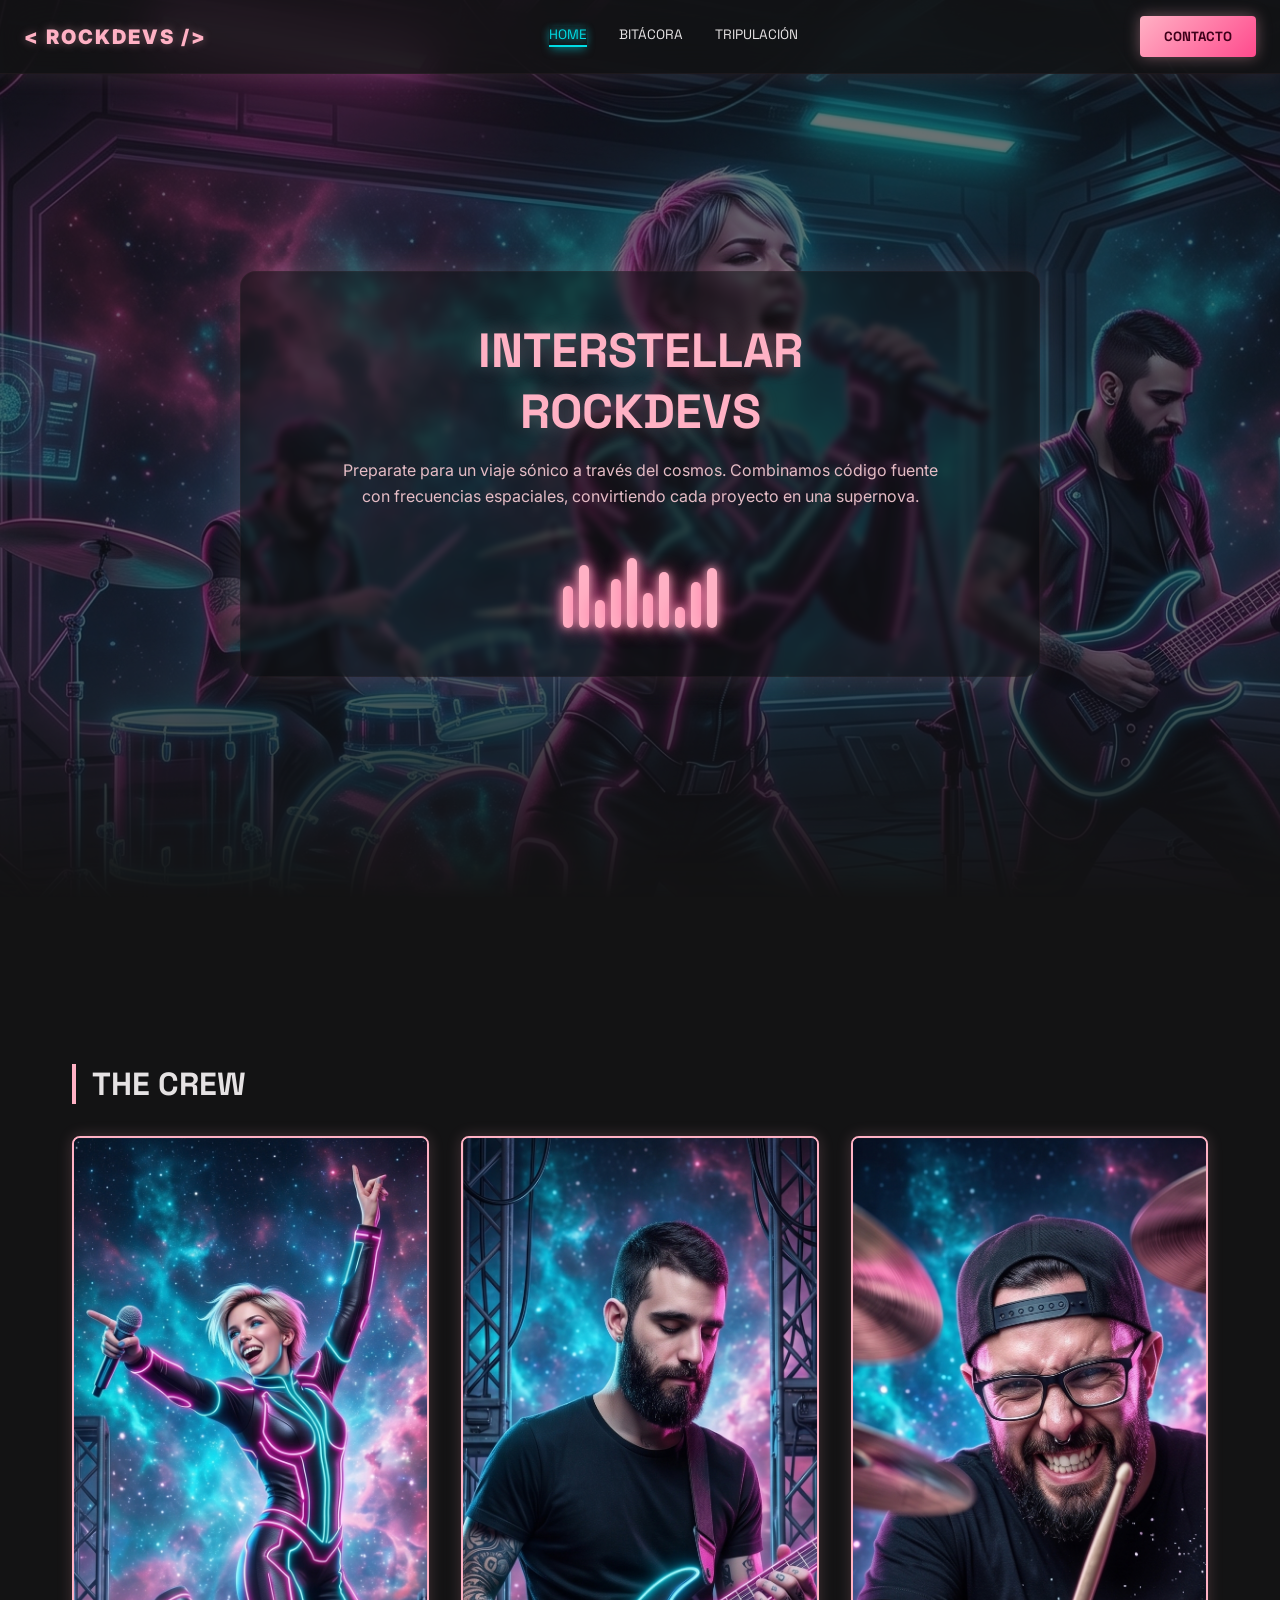
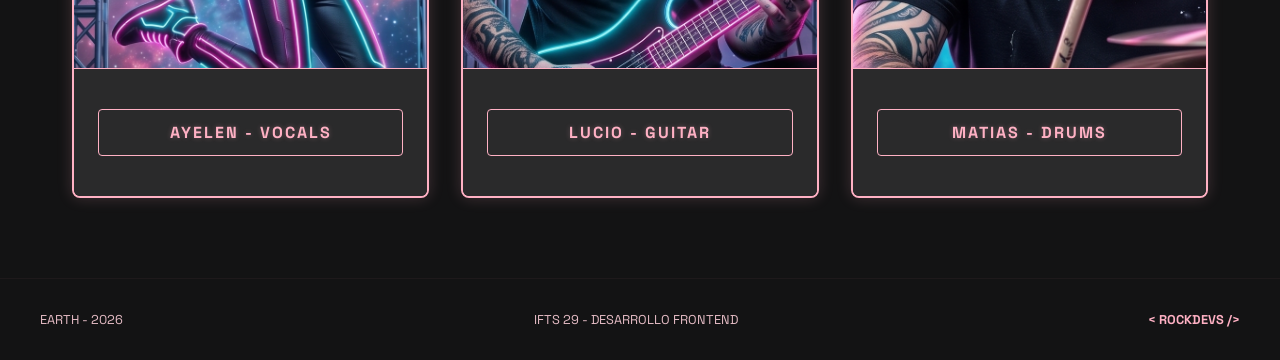
==== commit ea7cbd7a: "profile-view-final-responsive" ====
--- a/index.html
+++ b/index.html
@@ -3,8 +3,8 @@
 <head>
     <meta charset="utf-8" />
     <meta name="viewport" content="width=device-width, initial-scale=1.0" />
-    <title>Interstellar RockBand | Inicio</title>
-    <meta name="description" content="Embárcate en un viaje sonoro por el cosmos con Interstellar RockBand. Descubre a nuestra tripulación y únete a nuestra gira galáctica de rock y synth." />
+    <title>Interstellar RockDevs | Inicio</title>
+    <meta name="description" content="Embárcate en un viaje sonoro por el cosmos con Interstellar RockDevs. Descubre a nuestra tripulación y únete a nuestra gira galáctica de rock y synth." />
     
     <link href="https://fonts.googleapis.com/css2?family=Inter:wght@400;500&family=Space+Grotesk:wght@400;700;900&display=swap" rel="stylesheet" />
     <link rel="stylesheet" href="https://cdnjs.cloudflare.com/ajax/libs/font-awesome/6.4.0/css/all.min.css">
@@ -12,7 +12,7 @@
 </head>
 <body>
     <header class="header">
-        <div class="header__brand">&lt; ROCKBAND.dev /&gt;</div>
+        <div class="header__brand">&lt; ROCKDEVS /&gt;</div>
         <nav class="header__nav">
             <a href="index.html" class="nav-link--active">Home</a>
             <a href="logbook.html">Bitácora</a>
@@ -24,10 +24,10 @@
     <section class="hero">
         <div class="hero__content">
             <h1 class="hero__title font-headline">
-                Interstellar<br>RockBand
+                Interstellar<br>RockDevs
             </h1>
             <p class="hero__description">
-                Preparate para un viaje sónico a través del cosmos. Combinamos energía pura con frecuencias celestiales, convirtiendo cada escenario en una supernova.
+                Preparate para un viaje sónico a través del cosmos. Combinamos código fuente con frecuencias espaciales, convirtiendo cada proyecto en una supernova.
             </p>
             
             <div class="hero__equalizer">
@@ -50,29 +50,29 @@
             <h2 class="font-headline section-title">The Crew</h2>
             
             <div class="grid-3">
-                <a href="profile.html" class="crew-card__link">
+                <a href="profile.html?member=ayelen" class="crew-card__link">
                     <article class="crew-card">
-                        <img src="img/profile_vocalist_02.png" alt="Nova, cantante principal" class="crew-card__image">
+                        <img src="img/profile_vocalist_02.png" alt="Ayelen, cantante principal" class="crew-card__image">
                         <div class="crew-card__name-container">
-                            <span class="crew-card__name btn btn--outline">NOVA - LEAD VOX</span>
+                            <span class="crew-card__name btn btn--outline">AYELEN - VOCALS</span>
                         </div>
                     </article>
                 </a>
                 
-                <a href="profile.html" class="crew-card__link">
+                <a href="profile.html?member=lucio" class="crew-card__link">
                     <article class="crew-card">
-                        <img src="img/profile_guitarist_02.png" alt="Zane, guitarrista principal" class="crew-card__image">
+                        <img src="img/profile_guitarist_02.png" alt="Lucio, guitarrista principal" class="crew-card__image">
                         <div class="crew-card__name-container">
-                            <span class="crew-card__name btn btn--outline">ZANE - LEAD GUITAR</span>
+                            <span class="crew-card__name btn btn--outline">LUCIO - GUITAR</span>
                         </div>
                     </article>
                 </a>
 
-                <a href="profile.html" class="crew-card__link">
+                <a href="profile.html?member=matias" class="crew-card__link">
                     <article class="crew-card">
-                        <img src="img/profile_drummer_02.png" alt="Orion, baterista" class="crew-card__image">
+                        <img src="img/profile_drummer_02.png" alt="Matias, baterista" class="crew-card__image">
                         <div class="crew-card__name-container">
-                            <span class="crew-card__name btn btn--outline">ORION - DRUMS</span>
+                            <span class="crew-card__name btn btn--outline">MATIAS - DRUMS</span>
                         </div>
                     </article>
                 </a>
@@ -84,7 +84,7 @@
         <div class="footer__container">
             <div class="footer__item">EARTH - 2026</div>
             <div class="footer__item">IFTS 29 - DESARROLLO FRONTEND</div>
-            <div class="footer__item footer__item--brand">&lt;ROCKBAND.DEV /&gt;</div>
+            <div class="footer__item footer__item--brand">&lt; ROCKDEVS /&gt;</div>
         </div>
     </footer>
 
--- a/css/styles.css
+++ b/css/styles.css
@@ -1,5 +1,5 @@
 /* =========================================
-   VARIABLES Y TOKENS (Extraídos del Mockup)
+   VARIABLES Y TOKENS
    ========================================= */
 :root {
   --bg-color: #131314;
@@ -19,11 +19,7 @@
 /* =========================================
    RESETEO BASE Y TIPOGRAFÍA
    ========================================= */
-* {
-  margin: 0;
-  padding: 0;
-  box-sizing: border-box;
-}
+* { margin: 0; padding: 0; box-sizing: border-box; }
 
 body {
   background-color: var(--bg-color);
@@ -39,162 +35,50 @@
   flex-direction: column;
 }
 
-h1, h2, h3, .font-headline {
-  font-family: var(--font-headline);
-  text-transform: uppercase;
-}
-
+h1, h2, h3, .font-headline { font-family: var(--font-headline); text-transform: uppercase; }
 a { text-decoration: none; color: inherit; }
 ul { list-style: none; }
 
-/* Contenedor Global centralizado */
-.container {
-  width: 100%;
-  max-width: 1200px;
-  margin: 0 auto;
-  padding: 40px 1rem 80px 1rem;
-}
-
-/* Espaciador utilitario para vistas sin Hero Full Screen */
-.pt-header {
-  padding-top: 130px !important; 
-}
-
-/* =========================================
-   COMPONENTES BEM
-   ========================================= */
-
-/* --- Navegación --- */
+.container { width: 100%; max-width: 1200px; margin: 0 auto; padding: 40px 1rem 80px 1rem; }
+.pt-header { padding-top: 130px !important; }
+
+/* =========================================
+   COMPONENTES BEM GLOBALES
+   ========================================= */
 .header {
-  position: fixed;
-  top: 0;
-  width: 100%;
-  background: rgba(19, 19, 20, 0.8);
-  backdrop-filter: blur(20px);
-  border-bottom: 1px solid var(--outline-variant);
-  box-shadow: 0 2px 20px rgba(255, 177, 196, 0.1);
-  z-index: 50;
-  display: flex;
-  justify-content: space-between;
-  align-items: center;
-  padding: 1rem 1.5rem;
-}
-
-.header__brand {
-  color: var(--primary);
-  font-weight: 900;
-  font-size: 1.25rem;
-  letter-spacing: 0.1em;
-  text-shadow: 0 0 10px rgba(255, 177, 196, 0.4);
-}
-
+  position: fixed; top: 0; width: 100%; background: rgba(19, 19, 20, 0.8);
+  backdrop-filter: blur(20px); border-bottom: 1px solid var(--outline-variant);
+  box-shadow: 0 2px 20px rgba(255, 177, 196, 0.1); z-index: 50;
+  display: flex; justify-content: space-between; align-items: center; padding: 1rem 1.5rem;
+}
+.header__brand { color: var(--primary); font-weight: 900; font-size: 1.25rem; letter-spacing: 0.1em; text-shadow: 0 0 10px rgba(255, 177, 196, 0.4); }
 .header__nav { display: none; }
 .header__btn { display: none; }
-
-.nav-link--active {
-  color: var(--tertiary);
-  border-bottom: 2px solid var(--tertiary);
-  text-shadow: 0 0 10px var(--tertiary);
-  box-shadow: 0 4px 10px -2px rgba(0, 220, 229, 0.5);
-  padding-bottom: 2px;
-}
-
-/* Menú Mobile Bottom */
+.nav-link--active { color: var(--tertiary); border-bottom: 2px solid var(--tertiary); text-shadow: 0 0 10px var(--tertiary); box-shadow: 0 4px 10px -2px rgba(0, 220, 229, 0.5); padding-bottom: 2px; }
+
 .nav-mobile {
-  position: fixed;
-  bottom: 0;
-  width: 100%;
-  background: rgba(19, 19, 20, 0.95);
-  backdrop-filter: blur(20px);
-  border-top: 2px solid var(--primary);
-  box-shadow: 0 -5px 25px rgba(255, 177, 196, 0.3);
-  display: flex;
-  justify-content: space-around;
-  padding: 0.5rem 1rem 1.5rem 1rem;
-  z-index: 50;
-}
-
-.nav-mobile__item {
-  display: flex;
-  flex-direction: column;
-  align-items: center;
-  color: var(--on-surface-variant);
-  font-size: 0.65rem;
-  font-family: var(--font-headline);
-  font-weight: bold;
-  transition: all 0.3s ease;
-}
-.nav-mobile__item--active { 
-  color: var(--primary); 
-  text-shadow: 0 0 10px var(--primary);
-}
+  position: fixed; bottom: 0; width: 100%; background: rgba(19, 19, 20, 0.95);
+  backdrop-filter: blur(20px); border-top: 2px solid var(--primary);
+  box-shadow: 0 -5px 25px rgba(255, 177, 196, 0.3); display: flex; justify-content: space-around; padding: 0.5rem 1rem 1.5rem 1rem; z-index: 50;
+}
+.nav-mobile__item { display: flex; flex-direction: column; align-items: center; color: var(--on-surface-variant); font-size: 0.65rem; font-family: var(--font-headline); font-weight: bold; transition: all 0.3s ease; }
+.nav-mobile__item--active { color: var(--primary); text-shadow: 0 0 10px var(--primary); }
 .nav-mobile__item i { font-size: 1.2rem; margin-bottom: 4px; }
 
-/* --- Botones --- */
-.btn {
-  padding: 0.75rem 1.5rem;
-  font-family: var(--font-headline);
-  font-weight: bold;
-  text-transform: uppercase;
-  border-radius: 4px;
-  cursor: pointer;
-  transition: all 0.3s ease;
-  border: none;
-}
-.btn--primary {
-  background: linear-gradient(135deg, var(--primary), var(--primary-container));
-  color: #3f001a;
-  box-shadow: 0 0 15px rgba(255, 177, 196, 0.4);
-}
+.btn { padding: 0.75rem 1.5rem; font-family: var(--font-headline); font-weight: bold; text-transform: uppercase; border-radius: 4px; cursor: pointer; transition: all 0.3s ease; border: none; }
+.btn--primary { background: linear-gradient(135deg, var(--primary), var(--primary-container)); color: #3f001a; box-shadow: 0 0 15px rgba(255, 177, 196, 0.4); }
 .btn--primary:hover { box-shadow: 0 0 25px rgba(255, 177, 196, 0.8); }
-
-/* --- Hero (Portada) --- */
-.hero {
-  text-align: center;
-  margin-bottom: 4rem;
-  padding: 120px 1rem 2rem 1rem;
-  width: 100%;
-}
-
-.hero__content {
-  display: flex;
-  flex-direction: column;
-  align-items: center;
-  margin: 0 auto;
-}
-
-.hero__title {
-  font-size: clamp(3rem, 8vw, 6rem);
-  color: var(--primary);
-  text-shadow: 0 0 20px rgba(255,177,196,0.3);
-  margin-bottom: 1rem;
-}
-
-.hero__description {
-  color: var(--on-surface-variant);
-  max-width: 600px;
-  margin: 0 auto;
-  line-height: 1.6;
-}
-
-.hero__equalizer {
-  display: flex;
-  gap: 6px;
-  justify-content: center;
-  align-items: flex-end;
-  height: 70px;
-  margin: 3rem 0;
-}
-
-.hero__equalizer-bar {
-  width: 10px;
-  background-color: var(--primary);
-  border-radius: 10px;
-  box-shadow: 0 0 10px var(--primary), 0 0 20px var(--primary-container);
-  animation: equalize 1s ease-in-out infinite;
-  transform-origin: bottom;
-}
-
+.btn--outline { background: transparent; border: 1px solid var(--outline-variant); color: var(--on-surface); }
+
+/* =========================================
+   INDEX: HERO Y ECUALIZADOR
+   ========================================= */
+.hero { text-align: center; margin-bottom: 4rem; padding: 120px 1rem 2rem 1rem; width: 100%; }
+.hero__content { display: flex; flex-direction: column; align-items: center; margin: 0 auto; }
+.hero__title { font-size: clamp(3rem, 8vw, 6rem); color: var(--primary); text-shadow: 0 0 20px rgba(255,177,196,0.3); margin-bottom: 1rem; }
+.hero__description { color: var(--on-surface-variant); max-width: 600px; margin: 0 auto; line-height: 1.6; }
+.hero__equalizer { display: flex; gap: 6px; justify-content: center; align-items: flex-end; height: 70px; margin: 3rem 0; }
+.hero__equalizer-bar { width: 10px; background-color: var(--primary); border-radius: 10px; box-shadow: 0 0 10px var(--primary), 0 0 20px var(--primary-container); animation: equalize 1s ease-in-out infinite; transform-origin: bottom; }
 .hero__equalizer-bar:nth-child(1) { height: 60%; animation-delay: -0.2s; }
 .hero__equalizer-bar:nth-child(2) { height: 90%; animation-delay: -0.4s; }
 .hero__equalizer-bar:nth-child(3) { height: 40%; animation-delay: -0.6s; }
@@ -205,142 +89,38 @@
 .hero__equalizer-bar:nth-child(8) { height: 30%; animation-delay: -0.1s; }
 .hero__equalizer-bar:nth-child(9) { height: 65%; animation-delay: -0.9s; }
 .hero__equalizer-bar:nth-child(10) { height: 85%; animation-delay: -0.5s; }
-
-@keyframes equalize {
-  0%, 100% { transform: scaleY(0.3); }
-  50% { transform: scaleY(1); }
-}
-
-/* --- Secciones y Headers --- */
-.section-title {
-  font-size: 2rem;
-  margin-bottom: 2rem;
-  border-left: 4px solid var(--primary);
-  padding-left: 1rem;
-}
-
-.page-header {
-  margin-bottom: 3rem;
-  text-align: center;
-}
-
-.page-header__subtitle {
-  color: var(--tertiary);
-  font-size: 0.8rem;
-  letter-spacing: 2px;
-  text-transform: uppercase;
-}
-
-.page-header__title {
-  font-size: clamp(3rem, 5vw, 4rem);
-  color: var(--primary);
-  text-shadow: 0 0 20px rgba(255,177,196,0.3);
-}
-
-.page-header__description {
-  color: var(--on-surface-variant);
-  max-width: 600px;
-  margin: 0 auto;
-  line-height: 1.6;
-}
-
-/* --- Cards Tripulación --- */
-.crew-card__link {
-  display: block;
-  height: 100%;
-}
-
-.crew-card {
-  background: var(--surface-low);
-  border-radius: 8px;
-  overflow: hidden;
-  margin-bottom: 2rem;
-  border: 2px solid var(--primary);
-  box-shadow: 0 0 15px rgba(255, 177, 196, 0.2);
-  transition: all 0.3s ease;
-  display: flex;
-  flex-direction: column;
-  height: 100%;
-}
-
-.crew-card:hover {
-  transform: translateY(-5px);
-  box-shadow: 0 0 30px rgba(255, 177, 196, 0.6);
-}
-
-.crew-card__image {
-  width: 100%;
-  aspect-ratio: 2/3; 
-  max-height: calc(100vh - 320px); 
-  object-fit: cover;
-  object-position: top center; 
-  display: block;
-}
-
-.crew-card__name-container {
-  display: flex;
-  justify-content: center;
-  align-items: center;
-  padding: 1.5rem;
-  background: var(--surface-high);
-  border-top: 1px solid var(--primary);
-  flex-grow: 1;
-}
-
-.crew-card__name {
-  color: var(--primary);
-  font-family: var(--font-headline);
-  font-weight: bold;
-  letter-spacing: 2px;
-  text-shadow: 0 0 5px rgba(255, 177, 196, 0.3);
-  width: 100%;
-  display: block;
-  border-color: var(--primary);
-  text-align: center;
-}
-
-/* --- Acordeones Híbridos --- */
-.accordion {
-  background: var(--surface-low);
-  border: 1px solid var(--outline-variant);
-  border-radius: 8px;
-  margin-bottom: 1rem;
-  overflow: hidden;
-  display: flex;
-  flex-direction: column;
-}
+@keyframes equalize { 0%, 100% { transform: scaleY(0.3); } 50% { transform: scaleY(1); } }
+
+/* =========================================
+   CARDS TRIPULACIÓN & ACORDEONES GLOBALES
+   ========================================= */
+.section-title { font-size: 2rem; margin-bottom: 2rem; border-left: 4px solid var(--primary); padding-left: 1rem; }
+.crew-card__link { display: block; height: 100%; }
+.crew-card { background: var(--surface-low); border-radius: 8px; overflow: hidden; margin-bottom: 2rem; border: 2px solid var(--primary); box-shadow: 0 0 15px rgba(255, 177, 196, 0.2); transition: all 0.3s ease; display: flex; flex-direction: column; height: 100%; }
+.crew-card:hover { transform: translateY(-5px); box-shadow: 0 0 30px rgba(255, 177, 196, 0.6); }
+.crew-card__image { width: 100%; aspect-ratio: 2/3; max-height: calc(100vh - 320px); object-fit: cover; object-position: top center; display: block; }
+.crew-card__name-container { display: flex; justify-content: center; align-items: center; padding: 1.5rem; background: var(--surface-high); border-top: 1px solid var(--primary); flex-grow: 1; }
+.crew-card__name { color: var(--primary); font-family: var(--font-headline); font-weight: bold; letter-spacing: 2px; text-shadow: 0 0 5px rgba(255, 177, 196, 0.3); width: 100%; display: block; border-color: var(--primary); text-align: center; }
+
+.accordion { background: var(--surface-low); border: 1px solid var(--outline-variant); border-radius: 8px; margin-bottom: 1rem; overflow: hidden; display: flex; flex-direction: column; height: 100%; }
 .accordion__toggle { display: none; }
-.accordion__header {
-  padding: 1.5rem; font-family: var(--font-headline); font-weight: bold;
-  font-size: 1.25rem; cursor: pointer; display: flex; justify-content: space-between;
-  align-items: center; transition: background 0.3s ease;
-}
+.accordion__header { padding: 1.5rem; font-family: var(--font-headline); font-weight: bold; font-size: 1.25rem; cursor: pointer; display: flex; justify-content: space-between; align-items: center; transition: background 0.3s ease; }
 .accordion__header:hover { background: var(--surface-high); }
 .accordion__title { display: flex; align-items: center; gap: 1rem; }
 .accordion__arrow { color: var(--on-surface-variant); transition: transform 0.3s ease; }
-.accordion__content {
-  padding: 0 1.5rem; max-height: 0; opacity: 0; overflow: hidden;
-  transition: all 0.3s ease; border-left: 4px solid var(--primary);
-}
-
+.accordion__content { padding: 0 1.5rem; max-height: 0; opacity: 0; overflow: hidden; transition: all 0.3s ease; border-left: 4px solid var(--primary); display: flex; flex-direction: column; }
 .accordion__content--primary { border-left-color: var(--primary-container); }
 .accordion__content--tertiary { border-left-color: var(--tertiary); }
-
-.accordion__toggle:checked ~ .accordion__content {
-  max-height: 1000px; opacity: 1; padding-bottom: 1.5rem;
-}
-.accordion__toggle:checked ~ .accordion__header .accordion__arrow {
-  transform: rotate(180deg);
-}
-
-.accordion__list { display: flex; flex-direction: column; gap: 1.5rem; }
+.accordion__toggle:checked ~ .accordion__content { max-height: 1000px; opacity: 1; padding-bottom: 1.5rem; }
+.accordion__toggle:checked ~ .accordion__header .accordion__arrow { transform: rotate(180deg); }
+.accordion__list { display: flex; flex-direction: column; gap: 1.5rem; flex-grow: 1; padding-top: 0.8rem }
 .accordion__list-item { display: flex; gap: 1rem; align-items: center; }
 .accordion__image { width: 50px; height: 75px; object-fit: cover; border-radius: 4px; border: 1px solid var(--outline-variant); }
 .accordion__text-small { color: var(--on-surface-variant); font-size: 0.8rem; display: block; margin-top: 0.2rem; }
 .accordion__icon-box { width: 50px; height: 50px; background: var(--surface-high); border-radius: 4px; display: flex; align-items: center; justify-content: center; }
 .accordion__icon { color: var(--on-surface-variant); }
 
-/* --- Barras de Progreso --- */
+/* Barras de Progreso */
 .progress-bar__header { display: flex; justify-content: space-between; margin-bottom: 0.25rem; }
 .progress-bar__percentage { color: var(--primary); font-weight: bold; }
 .progress-bar { width: 100%; height: 6px; background: var(--bg-color); border-radius: 4px; overflow: hidden; margin-top: 0.5rem; }
@@ -349,83 +129,149 @@
 .progress-bar__fill--88 { width: 88%; }
 .progress-bar__fill--80 { width: 80%; }
 
-/* --- LÍNEA DE TIEMPO (BITÁCORA) --- */
+/* LÍNEA DE TIEMPO (BITÁCORA) */
 .timeline-container { padding: 2rem 0; width: 100%; }
 .timeline { position: relative; width: 100%; }
-.timeline__line {
-  position: absolute; left: 20px; top: 0; bottom: 0; width: 2px;
-  background: linear-gradient(to bottom, var(--primary), var(--tertiary));
-  box-shadow: 0 0 10px rgba(255,177,196,0.5); z-index: 1;
-}
+.timeline__line { position: absolute; left: 20px; top: 0; bottom: 0; width: 2px; background: linear-gradient(to bottom, var(--primary), var(--tertiary)); box-shadow: 0 0 10px rgba(255,177,196,0.5); z-index: 1; }
 .timeline__track { display: flex; flex-direction: column; gap: 3rem; }
 .timeline__node { position: relative; padding-left: 60px; width: 100%; }
-.timeline__marker {
-  position: absolute; left: 0; top: 0; width: 40px; height: 40px; border-radius: 50%;
-  background: var(--bg-color); border: 2px solid var(--primary); display: flex;
-  align-items: center; justify-content: center; color: var(--primary); z-index: 2;
-  box-shadow: 0 0 15px rgba(255,177,196,0.3);
-}
+.timeline__marker { position: absolute; left: 0; top: 0; width: 40px; height: 40px; border-radius: 50%; background: var(--bg-color); border: 2px solid var(--primary); display: flex; align-items: center; justify-content: center; color: var(--primary); z-index: 2; box-shadow: 0 0 15px rgba(255,177,196,0.3); }
 .timeline__marker--tertiary { border-color: var(--tertiary); color: var(--tertiary); }
 .timeline__marker--primary-container { border-color: var(--primary-container); color: var(--primary-container); }
-
-.timeline__card {
-  background: var(--surface-low); padding: 1.5rem; border-radius: 8px;
-  border: 1px solid var(--outline-variant); transition: transform 0.3s ease, box-shadow 0.3s ease;
-}
+.timeline__card { background: var(--surface-low); padding: 1.5rem; border-radius: 8px; border: 1px solid var(--outline-variant); transition: transform 0.3s ease, box-shadow 0.3s ease; }
 .timeline__card:hover { transform: translateY(-5px); box-shadow: 0 5px 20px rgba(255,74,141,0.2); border-left: 2px solid var(--primary); }
 .timeline__date { color: var(--tertiary); font-weight: bold; font-size: 0.8rem; font-family: var(--font-headline); }
 .timeline__title { margin: 0.5rem 0; font-size: 1.5rem; }
 .timeline__description { color: var(--on-surface-variant); font-size: 0.9rem; line-height: 1.5; }
 
-/* --- PROFILE HERO --- */
-.profile-hero { display: flex; flex-direction: column; margin-bottom: 3rem; border-radius: 8px; overflow: hidden; }
-.profile-hero__image { width: 100%; height: 100%; object-fit: cover; }
-.profile-hero__image-container { width: 100%; aspect-ratio: 16/9; }
-.profile-hero__info-container { padding: 1.5rem; background: var(--surface-low); width: 100%; }
-
-.profile-hero__role { color: var(--primary); font-size: 0.8rem; text-transform: uppercase; letter-spacing: 2px; display: block; }
-.profile-hero__name { font-size: clamp(3rem, 5vw, 4rem); margin: 0.5rem 0; }
-.profile-hero__location { color: var(--tertiary); }
-.profile-hero__stats { display: flex; gap: 2rem; margin-top: 1rem; }
-.profile-hero__stat-label { color: var(--on-surface-variant); display: block; font-size: 0.8rem; }
-.profile-hero__stat-value { font-size: 1.5rem; font-weight: bold; margin: 0; }
-.profile-hero__extra-info { display: none; margin-top: 1rem; border-top: 1px solid var(--outline-variant); padding-top: 1rem; }
-.profile-hero__quote { color: var(--on-surface-variant); font-style: italic; font-size: 0.9rem; margin-bottom: 0.5rem; }
-.profile-hero__status { color: #00ff00; font-size: 0.8rem; font-weight: bold; display: flex; align-items: center; gap: 5px; }
-.profile-hero__status-indicator { width: 10px; height: 10px; border-radius: 50%; background-color: #00ff00; display: inline-block; }
-
-/* --- Footer Global --- */
-.footer {
-  display: none; 
-  margin-top: auto; 
-  padding: 2rem 1rem;
-  background: rgba(19, 19, 20, 0.9);
-  border-top: 1px solid var(--outline-variant);
-  font-family: var(--font-headline);
-  font-size: 0.8rem;
+/* Footer Global */
+.footer { display: none; margin-top: auto; padding: 2rem 1rem; background: rgba(19, 19, 20, 0.9); border-top: 1px solid var(--outline-variant); font-family: var(--font-headline); font-size: 0.8rem; text-transform: uppercase; color: var(--on-surface-variant); }
+.footer__container { max-width: 1200px; margin: 0 auto; display: flex; justify-content: space-between; align-items: center; gap: 1rem; flex-wrap: wrap; }
+.footer__item--brand { color: var(--primary); font-weight: bold; }
+
+
+/* =========================================
+   =========================================
+   ====== PROFILE HERO (NUEVA LÓGICA) ======
+   =========================================
+   ========================================= */
+
+/* --- MOBILE DEFAULT (Vista 400px) --- */
+.profile-hero {
+  display: flex;
+  flex-direction: column;
+  align-items: center;
+  margin-bottom: 4rem;
+  width: 100%;
+}
+
+.profile-hero__media {
+  position: relative;
+  width: 100%;
+  display: flex;
+  justify-content: center;
+  margin-bottom: 1.5rem;
+  z-index: 2; /* Imagen por encima del recuadro */
+}
+
+.profile-hero__image {
+  width: 100%;
+  max-width: 280px;
+  aspect-ratio: 1/1;
+  object-fit: cover;
+  border-radius: 16px;
+  box-shadow: 0 10px 30px rgba(0,0,0,0.5);
+}
+
+.profile-hero__status-mobile {
+  position: absolute;
+  bottom: 15px;
+  /* Desfase para simular anclaje inferior derecho dentro de la imagen de 280px */
+  margin-left: 110px;
+  background: rgba(19, 19, 20, 0.85);
+  border: 1px solid rgba(255,255,255,0.1);
+  padding: 4px 10px;
+  border-radius: 6px;
+  color: var(--tertiary);
+  font-size: 0.75rem;
+  font-weight: bold;
+  display: flex;
+  align-items: center;
+  gap: 6px;
+}
+
+.status-dot { width: 8px; height: 8px; border-radius: 50%; display: inline-block; }
+.status-dot--tertiary { background-color: var(--tertiary); box-shadow: 0 0 8px var(--tertiary); }
+
+.profile-hero__content {
+  width: 100%;
+  display: flex;
+  flex-direction: column;
+  align-items: center;
+  text-align: center;
+}
+
+.profile-hero__name {
+  font-size: 3.5rem;
+  color: var(--on-surface);
+  text-shadow: 0 0 15px rgba(255,177,196,0.4);
+  margin-bottom: 0.5rem;
+  line-height: 1;
+}
+
+.profile-hero__location-mobile {
+  color: var(--tertiary);
+  font-size: 0.9rem;
   text-transform: uppercase;
+  letter-spacing: 1px;
+  margin-bottom: 1.5rem;
+}
+
+/* El recuadro cerrado debajo de la imagen en Mobile */
+.profile-hero__stats {
+  background: var(--surface-low);
+  border: 1px solid var(--outline-variant);
+  border-left: 4px solid var(--primary);
+  border-radius: 8px;
+  padding: 1.5rem 2rem;
+  width: 100%;
+  max-width: 350px;
+  display: flex;
+  flex-direction: column;
+  gap: 1.5rem;
+  text-align: left;
+}
+
+.profile-hero__stat {
+  display: flex;
+  flex-direction: column;
+  gap: 0.3rem;
+}
+
+.profile-hero__stat-label {
   color: var(--on-surface-variant);
-}
-
-.footer__container {
-  max-width: 1200px;
-  margin: 0 auto;
-  display: flex;
-  justify-content: space-between; 
-  align-items: center;
-  gap: 1rem;
-  flex-wrap: wrap; 
-}
-
-.footer__item--brand {
-  color: var(--primary);
+  font-size: 0.75rem;
+  text-transform: uppercase;
+  letter-spacing: 1px;
+}
+
+.profile-hero__stat-value {
+  font-size: 1.4rem;
   font-weight: bold;
-}
-
-/* =========================================
-   BREAKPOINTS (Responsive Design)
-   ========================================= */
-
+  color: var(--on-surface);
+}
+
+/* Controladores de visibilidad (Por Defecto = Mobile) */
+.profile-hero__meta-top { display: none; }
+.profile-hero__quote { display: none; }
+.profile-hero__stat--pill { display: none; }
+.profile-hero__stat--desktop-status { display: none; }
+.profile-hero__comms { display: none; }
+
+
+/* =========================================
+   BREAKPOINTS (Responsive Design Global)
+   ========================================= */
 @media (min-width: 400px) {
   .hero__title { font-size: 3rem; }
   .crew-card { max-width: 320px; margin-left: auto; margin-right: auto; }
@@ -433,60 +279,32 @@
 
 @media (min-width: 900px) {
   .container { padding: 40px 2rem 80px 2rem; }
-
   .nav-mobile { display: none; }
-  .header__nav {
-    display: flex; gap: 2rem; font-family: var(--font-headline); font-size: 0.85rem; text-transform: uppercase;
-  }
+  .header__nav { display: flex; gap: 2rem; font-family: var(--font-headline); font-size: 0.85rem; text-transform: uppercase; }
   .header__nav a:hover { color: var(--primary); text-shadow: 0 0 10px var(--primary); }
   .header__btn { display: block; }
-  
   .footer { display: block; }
 
-  /* --- HERO FULL SCREEN GLASSMORPHISM (Solo en Tablet/Desktop) --- */
+  /* Hero Index Tablet/Desktop */
   .hero {
-    position: relative;
-    width: 100%;       
-    height: 100vh;     
-    display: flex;
-    flex-direction: column;
-    justify-content: center;
-    align-items: center;
-    padding: 80px 2rem 2rem 2rem; 
-    margin-bottom: 4rem;
-    overflow: hidden; 
-  }
-
+    position: relative; width: 100%; height: 100vh; display: flex; flex-direction: column; justify-content: center;
+    align-items: center; padding: 80px 2rem 2rem 2rem; margin-bottom: 4rem; overflow: hidden; 
+  }
   .hero::before {
-    content: '';
-    position: absolute;
-    top: 0; left: 0; right: 0; bottom: 0;
-    background-image: url('../img/hero_band.png');
-    background-size: cover;
-    background-position: center;
-    opacity: 0.4; 
-    z-index: -1;
+    content: ''; position: absolute; top: 0; left: 0; right: 0; bottom: 0;
+    background-image: url('../img/hero_band.png'); background-size: cover; background-position: center; opacity: 0.4; z-index: -1;
     mask-image: linear-gradient(to bottom, rgba(0,0,0,1) 70%, rgba(0,0,0,0) 100%);
     -webkit-mask-image: linear-gradient(to bottom, rgba(0,0,0,1) 70%, rgba(0,0,0,0) 100%);
   }
-
   .hero__content {
-    background: rgba(19, 19, 20, 0.6); 
-    backdrop-filter: blur(10px); 
-    padding: 3rem 2rem;
-    border-radius: 16px;
-    border: 1px solid var(--outline-variant);
-    box-shadow: 0 0 30px rgba(255, 177, 196, 0.15);
-    max-width: 800px;
-    width: 100%;
-  }
-
+    background: rgba(19, 19, 20, 0.5); backdrop-filter: blur(3px); padding: 3rem 2rem;
+    border-radius: 16px; border: 1px solid var(--outline-variant); box-shadow: 0 0 30px rgba(255, 177, 196, 0.15); max-width: 800px; width: 100%;
+  }
   .hero__title { margin-top: 0; }
   .hero__equalizer { margin-bottom: 0; }
 
   .grid-3 { display: grid; grid-template-columns: repeat(3, 1fr); gap: 2rem; align-items: start; }
   .crew-card { max-width: 100%; }
-
   .accordion__content { max-height: none; opacity: 1; padding-bottom: 1.5rem; overflow: visible; }
   .accordion__header { pointer-events: none; }
   .accordion__arrow { display: none; }
@@ -498,15 +316,96 @@
   .timeline__card { width: 45%; }
   .timeline__marker { left: 50%; transform: translateX(-50%); }
 
-  .profile-hero { position: relative; border: 1px solid var(--outline-variant); }
-  .profile-hero__image-container { width: 100%; aspect-ratio: 16/9; }
-  .profile-hero__info-container {
-    position: absolute; bottom: 0; left: 0; width: 100%; z-index: 2;
-    background: rgba(42, 42, 43, 0.8); backdrop-filter: blur(10px); border-top: 1px solid var(--outline-variant);
-  }
+  /* --- PROFILE HERO (Vista Tablet 900px) --- */
+  .profile-hero {
+    position: relative;
+    height: 450px;
+    border-radius: 12px;
+    overflow: hidden;
+    border: 1px solid var(--outline-variant);
+    margin-bottom: 4rem;
+    display: block; /* Ocupa el 100% como un bloque contenedor */
+  }
+
+  .profile-hero__media {
+    position: absolute;
+    inset: 0;
+    width: 100%;
+    height: 100%;
+    margin: 0;
+    max-width: none;
+    z-index: 1;
+  }
+
+  .profile-hero__image {
+    width: 100%;
+    height: 100%;
+    max-width: none;
+    border-radius: 0;
+    box-shadow: none;
+    object-position: center center; /* Mantiene la cara siempre visible */
+  }
+
+  .profile-hero__media::after {
+    content: '';
+    position: absolute;
+    inset: 0;
+    background: linear-gradient(to top, rgba(19,19,20,0.95) 5%, transparent 60%);
+  }
+
+  .profile-hero__content {
+    position: absolute;
+    bottom: 0;
+    left: 0;
+    width: 100%;
+    padding: 3rem;
+    display: flex;
+    flex-direction: column;
+    align-items: center;
+    z-index: 2;
+  }
+
+  .profile-hero__name {
+    font-size: 5rem;
+    color: var(--primary);
+    text-shadow: 0 0 20px rgba(255,177,196,0.5);
+    margin-bottom: 1.5rem;
+  }
+  
+  .profile-hero__stats {
+    background: transparent;
+    border: none;
+    padding: 0;
+    max-width: none;
+    flex-direction: row;
+    gap: 1rem;
+    align-items: center;
+    justify-content: center;
+  }
+
+  .profile-hero__stat, .profile-hero__stat--pill {
+    background: rgba(42, 42, 43, 0.8);
+    border: 1px solid var(--outline-variant);
+    padding: 0.6rem 1.2rem;
+    border-radius: 6px;
+    flex-direction: row;
+    align-items: center;
+    gap: 0.5rem;
+  }
+
+  .profile-hero__stat-label { display: none; }
+  .profile-hero__stat-value { font-size: 0.85rem; text-transform: uppercase; font-weight: normal; letter-spacing: 1px; }
+
+  /* Controladores Visibilidad Tablet */
+  .profile-hero__status-mobile { display: none; }
+  .profile-hero__location-mobile { display: none; }
+  .profile-hero__stat--mobile-extra { display: none; }
+  .profile-hero__stat--pill { display: flex; }
 }
 
 @media (min-width: 1200px) {
+  .container { max-width: 1200px; margin: 0 auto; padding: 100px 2rem 80px 2rem; }
+
   .timeline-container { display: flex; align-items: center; min-height: calc(100vh - 200px); padding: 0; }
   .timeline { display: flex; align-items: center; height: 100%; }
   .timeline__line { top: 50px; left: 0; right: 0; bottom: auto; width: 100%; height: 2px; background: linear-gradient(to right, var(--primary), var(--tertiary), var(--primary)); transform: none; }
@@ -520,10 +419,108 @@
   .timeline__marker { position: static; transform: none; margin-bottom: 2rem; background: var(--bg-color); }
   .timeline__card { width: 100%; }
 
-  .profile-hero { flex-direction: row; position: static; border: none; gap: 2rem; overflow: visible; }
-  .profile-hero__image-container {
-    width: 300px; aspect-ratio: 1/1; position: static; border-radius: 50%; overflow: hidden; border: 4px solid var(--outline-variant);
-  }
-  .profile-hero__info-container { flex: 1; position: static; background: transparent; padding: 0; backdrop-filter: none; border: none; }
-  .profile-hero__extra-info { display: flex; flex-direction: column; gap: 0.5rem; }
-}
+  /* --- PROFILE HERO (Vista Desktop 1200px) --- */
+  .profile-hero {
+    flex-direction: row;
+    height: auto;
+    background: var(--surface-low);
+    padding: 4rem;
+    gap: 4rem;
+    align-items: center;
+    overflow: visible;
+    display: flex;
+  }
+
+  .profile-hero__media {
+    position: static;
+    width: 350px;
+    height: 350px;
+    flex-shrink: 0;
+  }
+
+  .profile-hero__image {
+    border-radius: 12px;
+    border: 2px solid var(--outline-variant);
+  }
+
+  .profile-hero__media::after { display: none; }
+
+  .profile-hero__content {
+    position: static;
+    padding: 0;
+    align-items: flex-start;
+    text-align: left;
+    width: 100%;
+  }
+
+  .profile-hero__meta-top {
+    display: flex;
+    justify-content: space-between;
+    width: 100%;
+    margin-bottom: 1rem;
+    color: var(--on-surface-variant);
+    font-size: 0.85rem;
+    text-transform: uppercase;
+    letter-spacing: 1px;
+  }
+  
+  .profile-hero__meta-top i { margin-right: 0.4rem; }
+
+  .profile-hero__name {
+    font-size: 6.5rem;
+    color: var(--on-surface);
+    text-shadow: none;
+    margin-bottom: 0.5rem;
+    margin-left: -5px; /* Ajuste óptico de alineación */
+  }
+
+  .profile-hero__quote {
+    display: block;
+    font-style: italic;
+    color: var(--on-surface-variant);
+    font-size: 1.1rem;
+    margin-bottom: 3rem;
+  }
+  
+  .profile-hero__stats {
+    flex-direction: row;
+    justify-content: flex-start;
+    gap: 5rem;
+    margin-top: 0;
+    background: transparent;
+    border: none;
+    padding: 0;
+  }
+
+  .profile-hero__stat {
+    background: transparent;
+    border: none;
+    padding: 0;
+    flex-direction: column;
+    align-items: flex-start;
+    gap: 0.5rem;
+  }
+
+  .profile-hero__stat-label { display: block; }
+  .profile-hero__stat-value {
+    font-size: 1.6rem;
+    font-weight: bold;
+    text-transform: none;
+    letter-spacing: 0;
+  }
+
+  .profile-hero__comms {
+    margin-top: 3rem;
+    color: rgba(255, 74, 141, 0.5); /* Rosa sutil */
+    font-size: 0.85rem;
+    text-transform: uppercase;
+    letter-spacing: 2px;
+    font-weight: bold;
+    display: block;
+  }
+  .profile-hero__comms i { margin-right: 0.5rem; }
+
+  /* Controladores Visibilidad Desktop */
+  .profile-hero__stat--pill { display: none !important; } /* Fuerza ocultar pildora tablet */
+  .profile-hero__stat--desktop-status { display: flex; }
+}
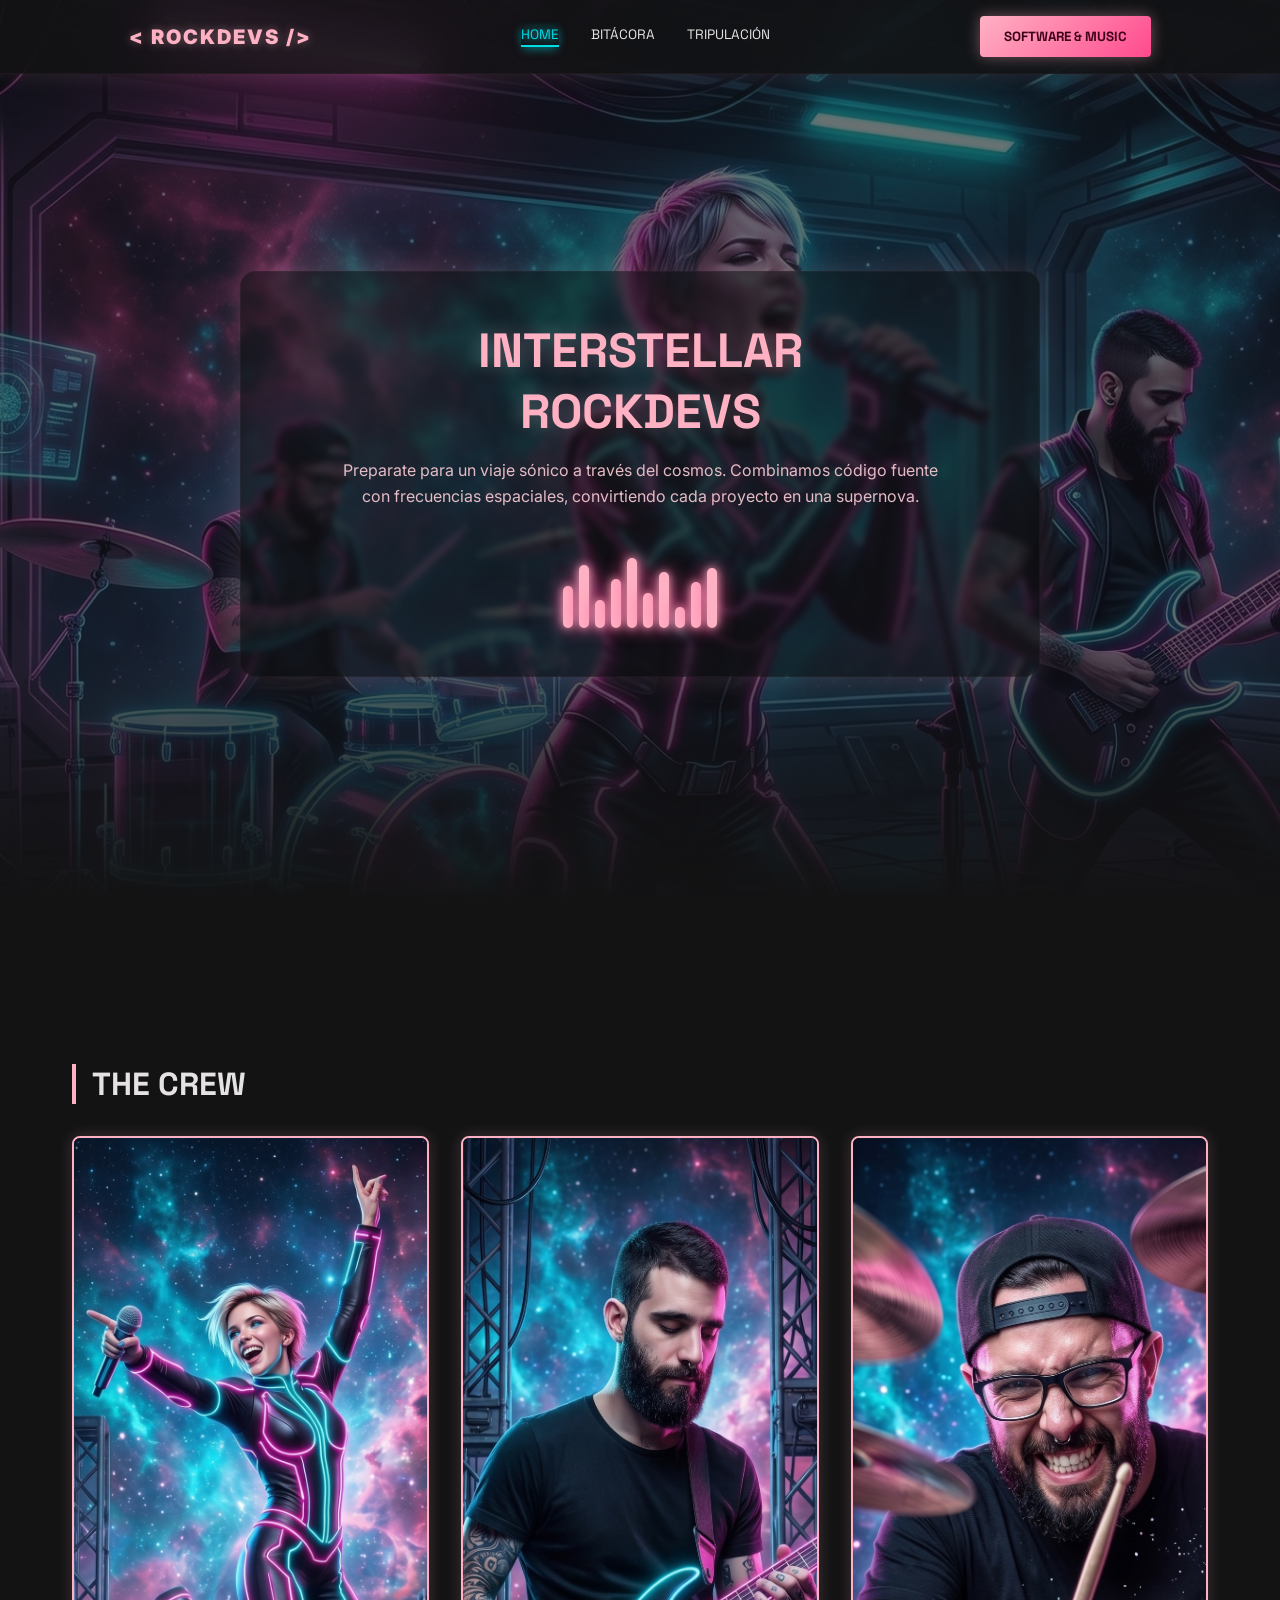
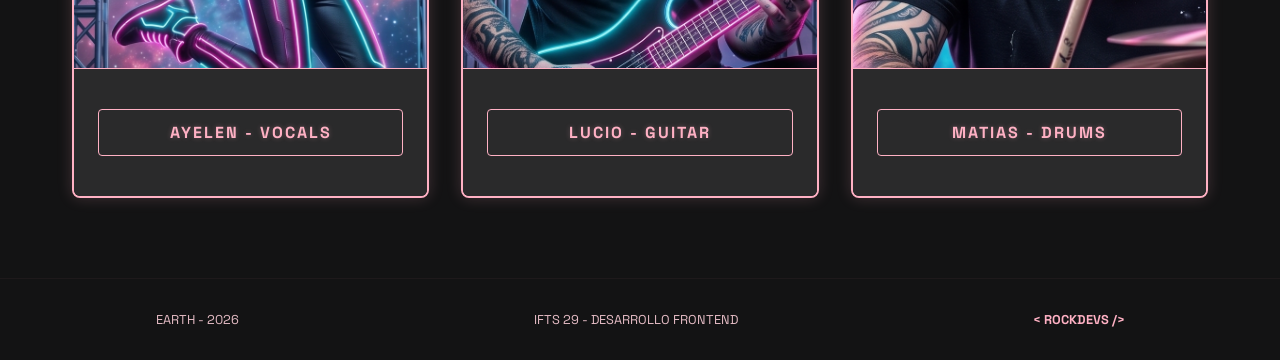
==== commit d5874f17: "logbook-view-final-responsive" ====
--- a/index.html
+++ b/index.html
@@ -18,7 +18,7 @@
             <a href="logbook.html">Bitácora</a>
             <a href="#crew">Tripulación</a>
         </nav>
-        <button class="btn btn--primary header__btn">Contacto</button>
+        <button class="btn btn--primary header__btn">Software & Music</button>
     </header>
 
     <section class="hero">
--- a/css/styles.css
+++ b/css/styles.css
@@ -49,7 +49,7 @@
   position: fixed; top: 0; width: 100%; background: rgba(19, 19, 20, 0.8);
   backdrop-filter: blur(20px); border-bottom: 1px solid var(--outline-variant);
   box-shadow: 0 2px 20px rgba(255, 177, 196, 0.1); z-index: 50;
-  display: flex; justify-content: space-between; align-items: center; padding: 1rem 1.5rem;
+  display: flex; justify-content: space-around; align-items: center; padding: 1rem 1.5rem;
 }
 .header__brand { color: var(--primary); font-weight: 900; font-size: 1.25rem; letter-spacing: 0.1em; text-shadow: 0 0 10px rgba(255, 177, 196, 0.4); }
 .header__nav { display: none; }
@@ -73,7 +73,7 @@
 /* =========================================
    INDEX: HERO Y ECUALIZADOR
    ========================================= */
-.hero { text-align: center; margin-bottom: 4rem; padding: 120px 1rem 2rem 1rem; width: 100%; }
+.hero { text-align: center; padding: 120px 1rem 2rem 1rem; width: 100%; }
 .hero__content { display: flex; flex-direction: column; align-items: center; margin: 0 auto; }
 .hero__title { font-size: clamp(3rem, 8vw, 6rem); color: var(--primary); text-shadow: 0 0 20px rgba(255,177,196,0.3); margin-bottom: 1rem; }
 .hero__description { color: var(--on-surface-variant); max-width: 600px; margin: 0 auto; line-height: 1.6; }
@@ -146,7 +146,7 @@
 
 /* Footer Global */
 .footer { display: none; margin-top: auto; padding: 2rem 1rem; background: rgba(19, 19, 20, 0.9); border-top: 1px solid var(--outline-variant); font-family: var(--font-headline); font-size: 0.8rem; text-transform: uppercase; color: var(--on-surface-variant); }
-.footer__container { max-width: 1200px; margin: 0 auto; display: flex; justify-content: space-between; align-items: center; gap: 1rem; flex-wrap: wrap; }
+.footer__container { margin: 0 auto; display: flex; justify-content: space-around; align-items: center; gap: 1rem; flex-wrap: wrap; }
 .footer__item--brand { color: var(--primary); font-weight: bold; }
 
 
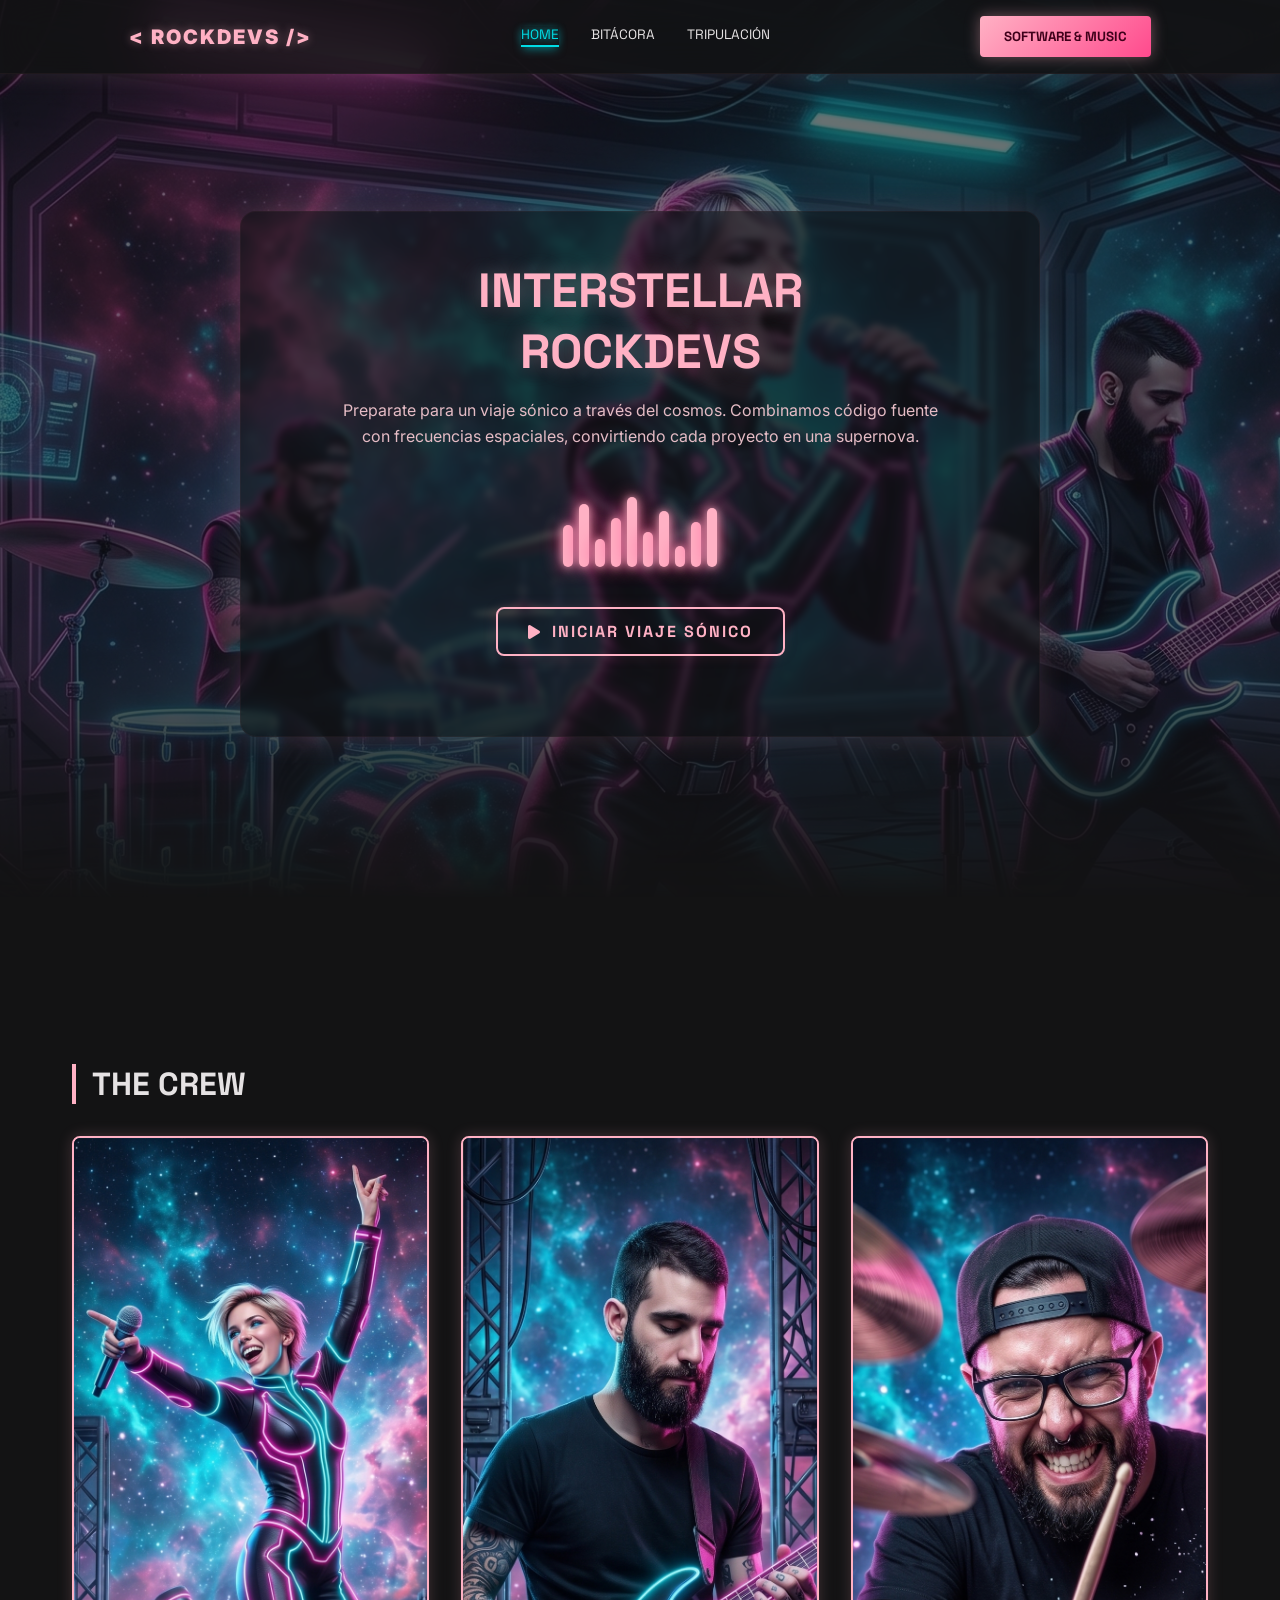
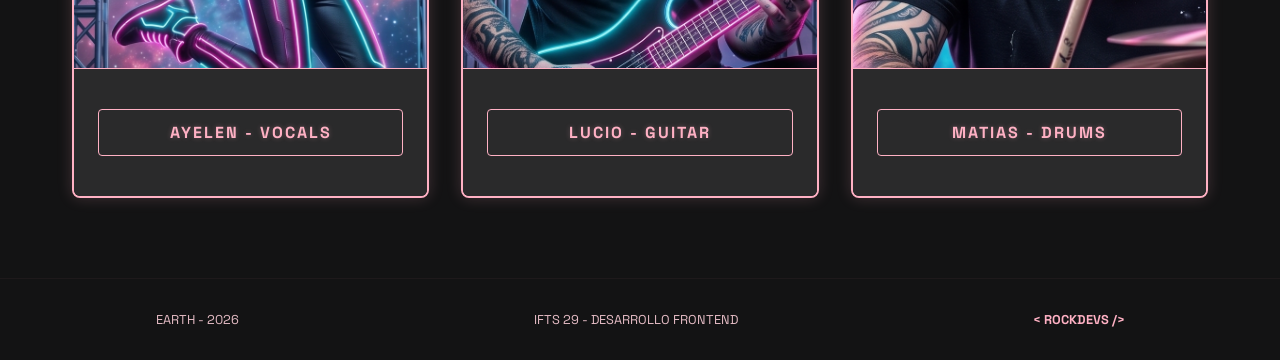
==== commit 8ad010a8: "feat: agrega reproductor de audio y botón interactivo en el index" ====
--- a/index.html
+++ b/index.html
@@ -42,6 +42,10 @@
                 <div class="hero__equalizer-bar"></div>
                 <div class="hero__equalizer-bar"></div>
             </div>
+
+            <button id="btn-play-hero" class="btn btn--outline" style="margin-bottom: 2rem; cursor: pointer;">
+                <i class="fa-solid fa-play"></i> Iniciar Viaje Sónico
+            </button>
         </div>
     </section>
 
@@ -99,5 +103,10 @@
             <i class="fa-solid fa-users"></i> Tripulación
         </a>
     </nav>
+    <audio id="audio-fondo" loop>
+    <source src="audio/interstellar-web.mp3" type="audio/mpeg">
+    Tu navegador no soporta el elemento de audio.
+</audio>
+    <script src="js/index.js"></script>
 </body>
 </html>
--- a/css/styles.css
+++ b/css/styles.css
@@ -78,7 +78,8 @@
 .hero__title { font-size: clamp(3rem, 8vw, 6rem); color: var(--primary); text-shadow: 0 0 20px rgba(255,177,196,0.3); margin-bottom: 1rem; }
 .hero__description { color: var(--on-surface-variant); max-width: 600px; margin: 0 auto; line-height: 1.6; }
 .hero__equalizer { display: flex; gap: 6px; justify-content: center; align-items: flex-end; height: 70px; margin: 3rem 0; }
-.hero__equalizer-bar { width: 10px; background-color: var(--primary); border-radius: 10px; box-shadow: 0 0 10px var(--primary), 0 0 20px var(--primary-container); animation: equalize 1s ease-in-out infinite; transform-origin: bottom; }
+.hero__equalizer-bar.animating { animation: equalize 1s ease-in-out infinite;}
+.hero__equalizer-bar { width: 10px; background-color: var(--primary); border-radius: 10px; box-shadow: 0 0 10px var(--primary), 0 0 20px var(--primary-container); transform-origin: bottom; }
 .hero__equalizer-bar:nth-child(1) { height: 60%; animation-delay: -0.2s; }
 .hero__equalizer-bar:nth-child(2) { height: 90%; animation-delay: -0.4s; }
 .hero__equalizer-bar:nth-child(3) { height: 40%; animation-delay: -0.6s; }
@@ -90,6 +91,45 @@
 .hero__equalizer-bar:nth-child(9) { height: 65%; animation-delay: -0.9s; }
 .hero__equalizer-bar:nth-child(10) { height: 85%; animation-delay: -0.5s; }
 @keyframes equalize { 0%, 100% { transform: scaleY(0.3); } 50% { transform: scaleY(1); } }
+
+/* =========================================
+   ESTILOS DEL BOTÓN DEL ECUALIZADOR
+   ========================================= */
+#btn-play-hero {
+    margin-top: 2.5rem; 
+    margin-bottom: 2rem;
+    padding: 12px 30px;
+    font-family: 'Space Grotesk', sans-serif; 
+    font-size: 1rem;
+    font-weight: 700;
+    letter-spacing: 2px;
+    text-transform: uppercase;
+    
+    
+    background-color: transparent;
+    color: var(--primary);
+    border: 2px solid var(--primary);
+    border-radius: 8px; 
+    
+    cursor: pointer;
+    transition: all 0.3s ease;
+    display: flex;
+    align-items: center;
+    justify-content: center;
+    gap: 10px; 
+    box-shadow: 0 0 15px rgba(255, 113, 154, 0.1); 
+}
+
+#btn-play-hero:hover {
+    box-shadow: 0 0 25px var(--primary);
+    transform: translateY(-2px); 
+}
+
+#btn-play-hero.is-playing {
+    background-color: var(--primary);
+    color: #121212;
+    box-shadow: 0 0 30px var(--primary);
+}
 
 /* =========================================
    CARDS TRIPULACIÓN & ACORDEONES GLOBALES
